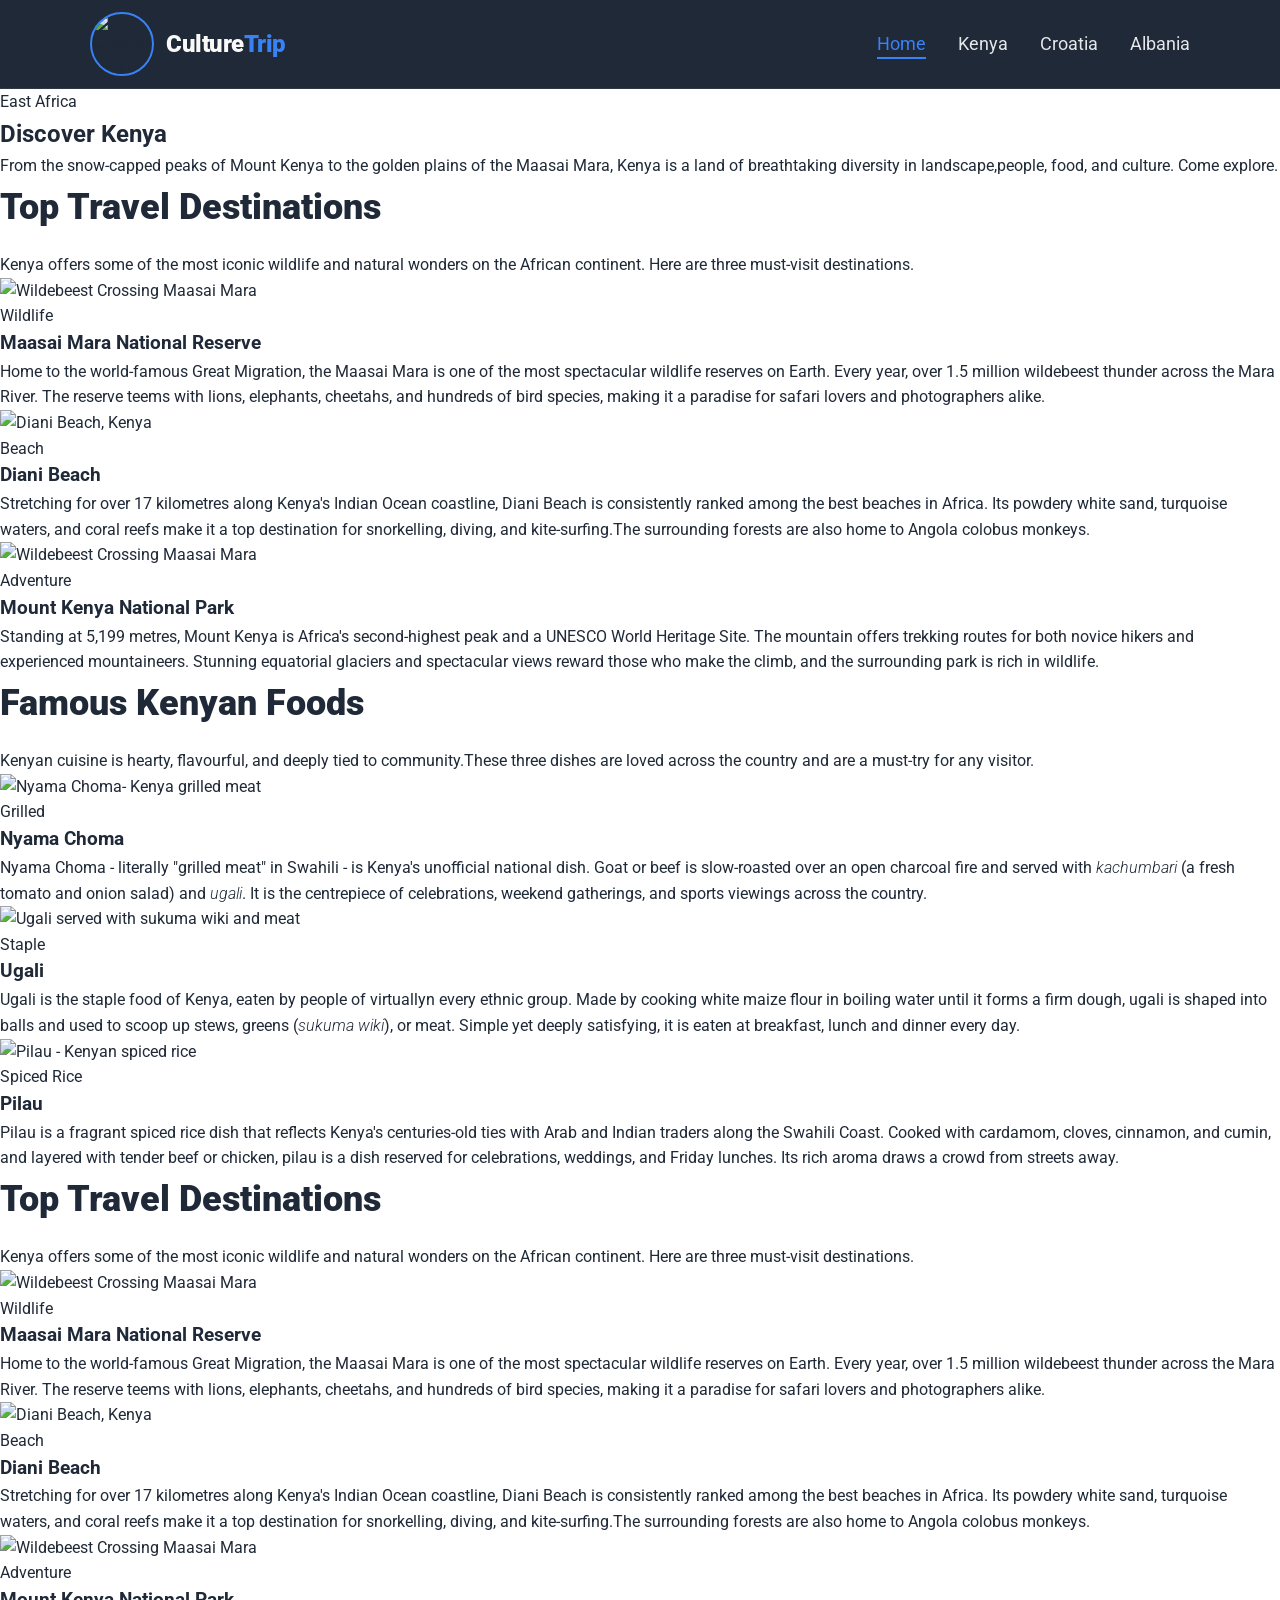
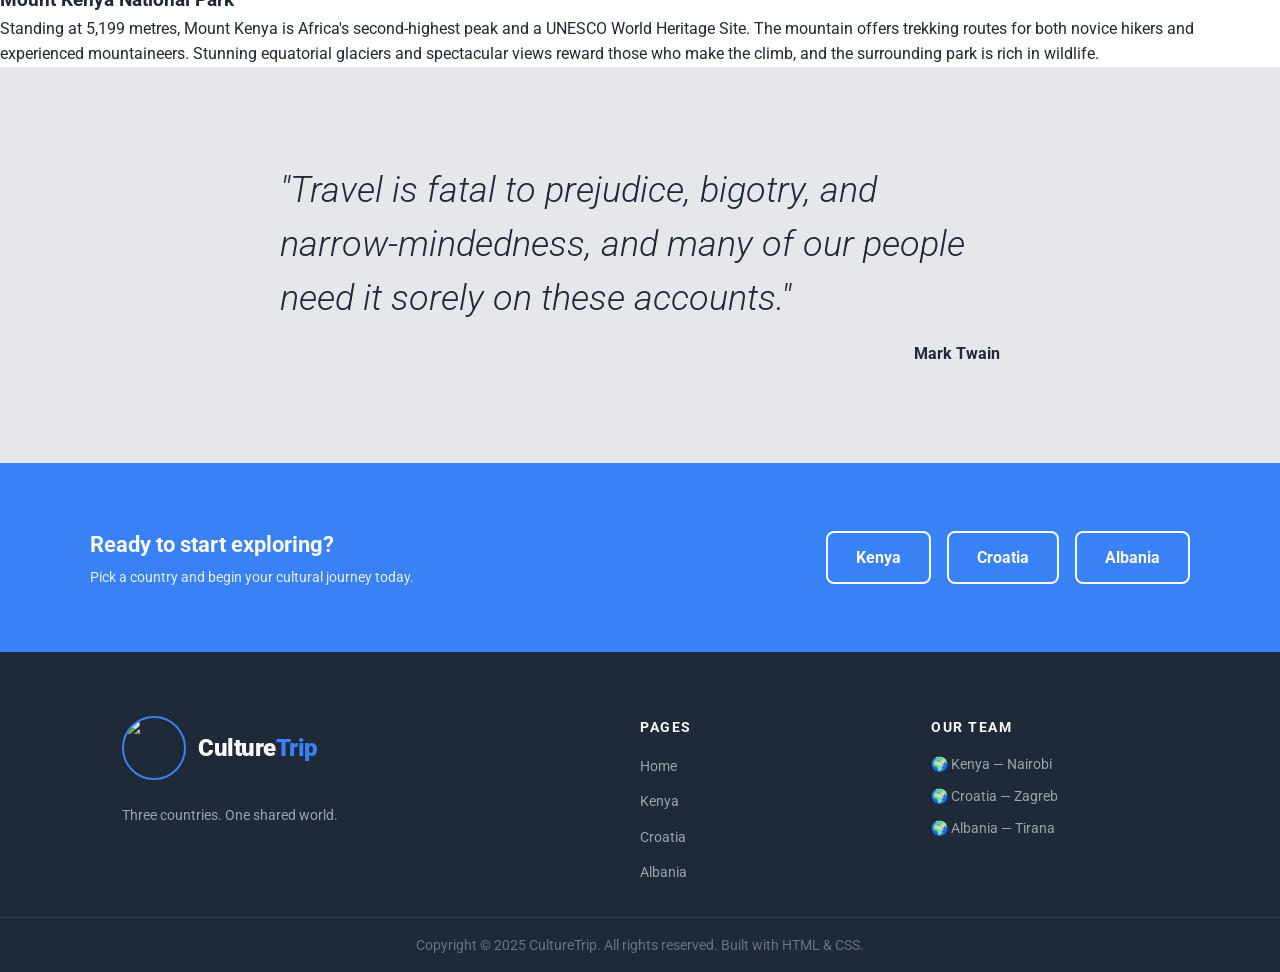
==== Kenya/kenya.html @ 3eaa361a "Laid out the structure and all the necessary content on the Kenya page, added the downloaded Roboto " ====
<!DOCTYPE html>
<html lang="en">
    <head>
        <meta charset="UTF-8">
        <meta name="viewport" content="width=device-width, initial-scale=1.0">
        <title>Kenya - CultureTrip</title>
        <link rel="stylesheet" href="../style/main.css"/>
    </head>
    <body>
        <header class="header">
            <nav class="nav">
                <a href="index.html" class="logo-link">
                    <img  
                    src="https://fv5-3.files.fm/thumb_show.php?i=fm3wueypa3&view&v=1&PHPSESSID=87430cd6178df5c95ac52cfaa7c8d4dec4409ffa"
                    alt="CultureTrip logo"
                    class="logo-image"
                    />
                    <span class="logo-name">Culture<span        class="logo-name-accent">Trip</span></span>
                </a>

                <ul class="nav-list">
                    <li class="nav-item"><a href="index.html" class="nav-link active">Home</a></li>
                    <li class="nav-item"><a href="kenya.html" class="nav-link">Kenya</a></li>
                    <li class="nav-item"><a href="croatia.html" class="nav-link">Croatia</a></li>
                    <li class="nav-item"><a href="albania.html" class="nav-link">Albania</a></li>
                </ul>
            </nav>
        </header>
        <main>
            <section class="page-hero">
                <p class="page-hero-label">East Africa</p>
                <h1 class="page-hero-title">Discover Kenya</h1>
                <p class="page-hero-description">
                     From the snow-capped peaks of Mount Kenya to the golden plains of the Maasai Mara, Kenya is a land of breathtaking diversity in landscape,people, food, and culture. Come explore.
                </p>
            </section>
            <section class="content-section" id="destinations">
                <h2 class="section-title">Top Travel Destinations</h2>
                <p class="content-section-subtitle">
                    Kenya offers some of the most iconic wildlife and natural wonders on the African continent. Here are three must-visit destinations.
                </p>
                <div class="feature-grid">
                    <article class="feature-card">
                        <img 
                          src="maasai mara link"
                          alt="Wildebeest Crossing Maasai Mara"
                          class="feature-card-image"
                        />
                        <div class="feature-card-body">
                            <span class="feature-tag">Wildlife</span>
                            <h3 class="feature-card-title">Maasai Mara National Reserve</h3>
                            <p class="feature-card-text">
                                Home to the world-famous Great Migration, the Maasai Mara is one of the most spectacular wildlife reserves on Earth. Every year, over 1.5 million wildebeest thunder across the Mara River. The reserve teems with lions, elephants, cheetahs, and hundreds of bird species, making it a paradise for safari lovers and photographers alike.
                            </p>
                        </div>
                    </article>
                    <article class="feature-card">
                        <img 
                          src="diani link"
                          alt="Diani Beach, Kenya"
                          class="feature-card-image"
                        />
                        <div class="feature-card-body">
                            <span class="feature-tag">Beach</span>
                            <h3 class="feature-card-title">Diani Beach</h3>
                            <p class="feature-card-text">
                                Stretching for over 17 kilometres along Kenya's Indian Ocean coastline, Diani Beach is consistently ranked among the best beaches in Africa. Its powdery white sand, turquoise waters, and coral reefs make it a top destination for snorkelling, diving, and kite-surfing.The surrounding forests are also home to Angola colobus monkeys.
                            </p>
                        </div>
                    </article>
                    <article class="feature-card">
                        <img 
                          src="Mount Kenya link"
                          alt="Wildebeest Crossing Maasai Mara"
                          class="feature-card-image"
                        />
                        <div class="feature-card-body">
                            <span class="feature-tag">Adventure</span>
                            <h3 class="feature-card-title">Mount Kenya National Park</h3>
                            <p class="feature-card-text">
                                Standing at 5,199 metres, Mount Kenya is Africa's second-highest peak and a UNESCO World Heritage Site. The mountain offers trekking routes for both novice hikers and experienced mountaineers. Stunning equatorial glaciers and spectacular views reward those who make the climb, and the surrounding park is rich in wildlife.
                            </p>
                        </div>
                    </article>
                </div>
            </section>
            <section class="content-section" id="food">
                <h2 class="section-title">Famous Kenyan Foods</h2>
                <p class="content-section-subtitle">
                    Kenyan cuisine is hearty, flavourful, and deeply tied to community.These three dishes are loved across the country and are a must-try for any visitor.
                </p>
                <div class="feature-grid">
                    <article class="feature-card">
                        <img 
                          src="nyama choma link"
                          alt="Nyama Choma- Kenya grilled meat"
                          class="feature-card-image"
                        />
                        <div class="feature-card-body">
                            <span class="feature-tag">Grilled</span>
                            <h3 class="feature-card-title">Nyama Choma</h3>
                            <p class="feature-card-text">
                                Nyama Choma - literally "grilled meat" in Swahili - is Kenya's unofficial national dish. Goat or beef is slow-roasted over an open charcoal fire and served with <em>kachumbari</em> (a fresh tomato and onion salad) and <em>ugali</em>. It is the centrepiece of celebrations, weekend gatherings, and sports viewings across the country.
                            </p>
                        </div>
                    </article>
                    <article class="feature-card">
                        <img 
                          src="ugali link"
                          alt="Ugali served with sukuma wiki and meat"
                          class="feature-card-image"
                        />
                        <div class="feature-card-body">
                            <span class="feature-tag">Staple</span>
                            <h3 class="feature-card-title">Ugali</h3>
                            <p class="feature-card-text">
                                Ugali is the staple food of Kenya, eaten by people of virtuallyn every ethnic group. Made by cooking white maize flour in boiling water until it forms a firm dough, ugali is shaped into balls and used to scoop up stews, greens (<em>sukuma wiki</em>), or meat. Simple yet deeply satisfying, it is eaten at breakfast, lunch and dinner every day.
                            </p>
                        </div>
                    </article>
                    <article class="feature-card">
                        <img 
                          src="pilau link"
                          alt="Pilau - Kenyan spiced rice"
                          class="feature-card-image"
                        />
                        <div class="feature-card-body">
                            <span class="feature-tag">Spiced Rice</span>
                            <h3 class="feature-card-title">Pilau</h3>
                            <p class="feature-card-text">
                                Pilau is a fragrant spiced rice dish that reflects Kenya's centuries-old ties with Arab and Indian traders along the Swahili Coast. Cooked with cardamom, cloves, cinnamon, and cumin, and layered with tender beef or chicken, pilau is a dish reserved for celebrations, weddings, and Friday lunches. Its rich aroma draws a crowd from streets away.
                            </p>
                        </div>
                    </article>
                </div>
            </section>
            <section class="content-section" id="destinations">
                <h2 class="section-title">Top Travel Destinations</h2>
                <p class="content-section-subtitle">
                    Kenya offers some of the most iconic wildlife and natural wonders on the African continent. Here are three must-visit destinations.
                </p>
                <div class="feature-grid">
                    <article class="feature-card">
                        <img 
                          src="maasai mara link"
                          alt="Wildebeest Crossing Maasai Mara"
                          class="feature-card-image"
                        />
                        <div class="feature-card-body">
                            <span class="feature-tag">Wildlife</span>
                            <h3 class="feature-card-title">Maasai Mara National Reserve</h3>
                            <p class="feature-card-text">
                                Home to the world-famous Great Migration, the Maasai Mara is one of the most spectacular wildlife reserves on Earth. Every year, over 1.5 million wildebeest thunder across the Mara River. The reserve teems with lions, elephants, cheetahs, and hundreds of bird species, making it a paradise for safari lovers and photographers alike.
                            </p>
                        </div>
                    </article>
                    <article class="feature-card">
                        <img 
                          src="diani link"
                          alt="Diani Beach, Kenya"
                          class="feature-card-image"
                        />
                        <div class="feature-card-body">
                            <span class="feature-tag">Beach</span>
                            <h3 class="feature-card-title">Diani Beach</h3>
                            <p class="feature-card-text">
                                Stretching for over 17 kilometres along Kenya's Indian Ocean coastline, Diani Beach is consistently ranked among the best beaches in Africa. Its powdery white sand, turquoise waters, and coral reefs make it a top destination for snorkelling, diving, and kite-surfing.The surrounding forests are also home to Angola colobus monkeys.
                            </p>
                        </div>
                    </article>
                    <article class="feature-card">
                        <img 
                          src="Mount Kenya link"
                          alt="Wildebeest Crossing Maasai Mara"
                          class="feature-card-image"
                        />
                        <div class="feature-card-body">
                            <span class="feature-tag">Adventure</span>
                            <h3 class="feature-card-title">Mount Kenya National Park</h3>
                            <p class="feature-card-text">
                                Standing at 5,199 metres, Mount Kenya is Africa's second-highest peak and a UNESCO World Heritage Site. The mountain offers trekking routes for both novice hikers and experienced mountaineers. Stunning equatorial glaciers and spectacular views reward those who make the climb, and the surrounding park is rich in wildlife.
                            </p>
                        </div>
                    </article>
                </div>
            </section>
            <section class="quote-section">
                <blockquote class="quote-block">
                    <p class="quote-text">
                        "Travel is fatal to prejudice, bigotry, and narrow-mindedness, and many of our people need it sorely on these accounts."
                    </p>
                    <cite class="quote-author">Mark Twain</cite>
                </blockquote>
            </section>

            <section class="cta-section">
                <div class="cta-content">
                    <div class="cta-text">
                        <h3 class="cta-title">Ready to start exploring?</h3>
                        <p class="cta-subtitle">
                            Pick a country and begin your   cultural journey today.
                        </p>
                    </div>
                    <div class="cta-buttons">
                        <a href="kenya.html" class="button button-outline-light">Kenya</a>
                        <a href="croatia.html" class="button button-outline-light">Croatia</a>
                        <a href="albania.html" class="button button-outline-light">Albania</a>
                    </div>
                </div>
            </section>
        </main>
        <footer class="footer">
            <div class="footer-columns">
                <div class="footer-brand">
                    <a href="index.html" class="logo-link">
                        <img 
                        src="https://fv5-3.files.fm/thumb_show.php?i=fm3wueypa3&view&v=1&PHPSESSID=87430cd6178df5c95ac52cfaa7c8d4dec4409ffa"
                        alt="CultureTrip"
                        class="logo-image"
                        />
                        <span class="logo-name">Culture<span        class="logo-name-accent">Trip</span></span>
                    
                    </a>
                    <p class="footer-tagline">Three countries. One shared world.</p>
                </div>
                <nav class="footer-nav" aria-label="Footer page links">
                    <h4 class="footer-column-title">Pages</h4>
                    <ul class="footer-link-list">
                        <li><a href="index.html" class="footer-link">Home</a></li>
                        <li><a href="kenya.html" class="footer-link">Kenya</a></li>
                        <li><a href="croatia.html" class="footer-link">Croatia</a></li>
                        <li><a href="albania.html" class="footer-link">Albania</a></li>
                    </ul>
                </nav>
                <div class="footer-team">
                    <h4 class="footer-column-title">Our Team</h4>
                    <ul class="footer-team-list">
                        <li>🌍 Kenya — Nairobi</li>
                        <li>🌍 Croatia — Zagreb</li>
                        <li>🌍 Albania — Tirana</li>

                    </ul>
                </div>
            </div>
            <div class="footer-bottom">
                    <p class="footer-copyright">
                        Copyright &copy; 2025 CultureTrip. All rights reserved. Built with HTML & CSS.
                    </p>
            </div>
            
        </footer>
    </body>
</html>
---- style/main.css ----
/*=======================================================
FONTS
These @font-face rules tell the browser where to find the
Roboto font files we downloaded.
They point to the file paths where the fonts are located in
the file structure.
=========================================================*/

@font-face {
  font-family: 'Roboto';
  src: url('../Fonts/static/Roboto-Light.ttf') format('truetype');
  font-weight: 300;
  font-style: normal;
}

@font-face {
  font-family: 'Roboto';
  src: url('../Fonts/static/Roboto-LightItalic.ttf') format('truetype');
  font-weight: 300;
  font-style: italic;
}

@font-face {
  font-family: 'Roboto';
  src: url('../Fonts/static/Roboto-Regular.ttf') format('truetype');
  font-weight: 400;
  font-style: normal;
}

@font-face {
  font-family: 'Roboto';
  src: url('../Fonts/static/Roboto-Bold.ttf') format('truetype');
  font-weight: 700;
  font-style: normal;
}

@font-face {
  font-family: 'Roboto';
  src: url('../Fonts/static/Roboto-Black.ttf') format('truetype');
  font-weight: 900;
  font-style: normal;
}

/* =======================================================
Putting the main colors, fonts and sizes on the root so that 
they can be used accross all pages of the website.
==========================================================*/

:root {
 
  --dark:           #1F2937;   
  --light:          #F9FAF8;   
  --grey:           #E5E7EB;   
  --blue:           #3882F6;   
  --blue-hover:     #2563EB;   
  --body-bg:        #ffffff;   
  --text-main:      #1F2937;   
  --text-muted:     #6B7280;   
  --border-colour:  #D1D5DB;   

  /* --- Font sizes (to be used according to the instructions) --- */
  --size-hero:      48px;   
  --size-logo:      24px;   
  --size-nav:       18px;   
  --size-heading:   36px;   
  --size-body:      16px;   
  --size-small:     14px;   

  /* ---- Spacing ---- */
  --gap-sm:   16px;
  --gap-md:   32px;
  --gap-lg:   64px;
  --gap-xl:   96px;

  /* ---- Layout ---- */
  --page-width: 1100px;   
  --radius:     8px;     
  --radius-lg:  12px;     

}


/* ============================================================
   RESET
   Removes default browser spacing and sizing quirks.
   ============================================================ */
*,
*::before,
*::after {
  box-sizing: border-box;
  margin: 0;
  padding: 0;
}

html {
  scroll-behavior: smooth;
}

body {
  font-family: 'Roboto', sans-serif;
  font-size: var(--size-body);
  color: var(--text-main);
  background-color: var(--body-bg);
  line-height: 1.6;
}

img {
  display: block;
  max-width: 100%;
  height: auto;
}

a {
  text-decoration: none;
  color: inherit;
}

ul {
  list-style: none;
}


/* ============================================================
   LOGO IMAGE
   Circular logo that sits in the header and footer perfectly.
   ============================================================ */
.logo-link {
  display: flex;
  align-items: center;
  gap: 12px;
  text-decoration: none;
}

.logo-image {
  width: 64px;
  height: 64px;
  object-fit: cover;
  border-radius: 50%;           
  border: 2px solid var(--blue);
  flex-shrink: 0;
}


.logo-name {
  font-size: var(--size-logo);   
  font-weight: 900;
  color: var(--light);           
  letter-spacing: -0.5px;
  line-height: 1;
}

.logo-name-accent {
  color: var(--blue);
}



/* ============================================================
   HEADER
   Sticky top bar with logo and nav links.
   ============================================================ */
.header {
  background-color: var(--dark);
  padding: 12px var(--gap-md);
  position: sticky;
  top: 0;
  z-index: 100;
  border-bottom: 1px solid rgba(255, 255, 255, 0.07);
}

.nav {
  max-width: var(--page-width);
  margin: 0 auto;
  display: flex;
  align-items: center;
  justify-content: space-between;
}

.nav-list {
  display: flex;
  gap: var(--gap-md);
  list-style: none;
  margin: 0;
  padding: 0;
  
}
.nav-item {
    margin: 0;

}

.nav-link {
  font-size: var(--size-nav);
  color: var(--grey);
  font-weight: 400;
  padding-bottom: 3px;
  border-bottom: 2px solid transparent;
  transition: color 0.2s ease, border-color 0.2s ease;
}

.nav-link:hover {
  color: var(--light);
}

.nav-link.active {
  color: var(--blue);
  border-bottom-color: var(--blue);
}


/* ============================================================
   BUTTONS 
   ============================================================ */
.button {
  display: inline-block;
  font-size: var(--size-body);
  font-weight: 700;
  padding: 12px 28px;
  border-radius: var(--radius);
  transition: background-color 0.2s ease, color 0.2s ease, transform 0.15s ease;
  cursor: pointer;
}

.button-primary {
  background-color: var(--blue);
  color: var(--light);
  border: 2px solid var(--blue);
}

.button-primary:hover {
  background-color: var(--blue-hover);
  border-color: var(--blue-hover);
  transform: translateY(-2px);
}

.button-outline-light {
  background-color: transparent;
  color: var(--light);
  border: 2px solid var(--light);
}

.button-outline-light:hover {
  background-color: var(--light);
  color: var(--dark);
}

.button-outline-dark {
  background-color: transparent;
  color: var(--blue);
  border: 2px solid var(--blue);
}

.button-outline-dark:hover {
  background-color: var(--blue);
  color: var(--light);
}


/* ============================================================
   HERO SECTION
   ============================================================ */
.hero {
  background-color: var(--dark);
  padding: var(--gap-xl) var(--gap-md);
}

.hero-content {
  max-width: var(--page-width);
  margin: 0 auto;
  display: flex;
  align-items: center;
  gap: var(--gap-lg);
}

.hero-text {
  flex: 1;
}

.hero-label {
  font-size: var(--size-small);
  font-weight: 700;
  text-transform: uppercase;
  letter-spacing: 2px;
  color: var(--blue);
  margin-bottom: var(--gap-sm);
}

/* 48px extra-bold #F9FAF8 — According to the instructions */
.hero-title {
  font-size: var(--size-hero);
  font-weight: 900;
  color: var(--light);
  line-height: 1.12;
  margin-bottom: var(--gap-sm);
}

.hero-description {
  font-size: var(--size-nav);
  color: var(--grey);
  max-width: 500px;
  line-height: 1.7;
  margin-bottom: var(--gap-md);
}

.hero-buttons {
  display: flex;
  gap: var(--gap-sm);
  flex-wrap: wrap;
}

.hero-image-wrap {
  flex: 1;
  max-width: 480px;
}

.hero-image {
  width: 100%;
  height: 300px;
  object-fit: cover;
  border-radius: var(--radius-lg);
}


/* ============================================================
   ABOUT SECTION
   ============================================================ */
.about-section {
  background-color: #F9FAFB;
  padding: var(--gap-lg) var(--gap-md);
  text-align: center;
}

.about-content {
  max-width: 720px;
  margin: 0 auto;
}

/* 36px extra-bold #1F2937 — according to the instructions */
.section-title {
  font-size: var(--size-heading);
  font-weight: 800;
  color: var(--dark);
  margin-bottom: var(--gap-sm);
}

.about-text {
  font-size: var(--size-nav);
  color: var(--text-muted);
  line-height: 1.8;
}


/* ============================================================
   COUNTRIES SECTION
   ============================================================ */
.countries-section {
  padding: var(--gap-xl) var(--gap-md);
  background-color: var(--body-bg);
}

.countries-heading {
  max-width: var(--page-width);
  margin: 0 auto var(--gap-lg);
  text-align: center;
}

.countries-subtitle {
  font-size: var(--size-nav);
  color: var(--text-muted);
  max-width: 560px;
  margin: 10px auto 0;
}

.countries-grid {
  max-width: var(--page-width);
  margin: 0 auto;
  display: grid;
  grid-template-columns: repeat(3, 1fr);
  gap: var(--gap-md);
}

/* ----- Country Card ----- */
.country-card {
  border: 1px solid var(--border-colour);
  border-radius: var(--radius-lg);
  overflow: hidden;
  background-color: var(--body-bg);
  display: flex;
  flex-direction: column;
  transition: transform 0.25s ease, box-shadow 0.25s ease;
}

.country-card:hover {
  transform: translateY(-6px);
  box-shadow: 0 16px 40px rgba(0, 0, 0, 0.1);
}

.card-image-wrap {
  position: relative;
  height: 220px;
  overflow: hidden;
}

.card-image {
  width: 100%;
  height: 100%;
  object-fit: cover;
  transition: transform 0.4s ease;
}

.country-card:hover .card-image {
  transform: scale(1.04);
}

.card-flag {
  position: absolute;
  bottom: 12px;
  right: 12px;
  font-size: 24px;
  background-color: rgba(255, 255, 255, 0.9);
  width: 44px;
  height: 44px;
  border-radius: 50%;
  display: flex;
  align-items: center;
  justify-content: center;
  box-shadow: 0 2px 8px rgba(0, 0, 0, 0.2);
}

.card-body {
  padding: 20px;
  flex: 1;
  display: flex;
  flex-direction: column;
  gap: 10px;
}

.card-meta {
  display: flex;
  align-items: center;
  justify-content: space-between;
}

.card-region-tag {
  font-size: 11px;
  font-weight: 700;
  text-transform: uppercase;
  letter-spacing: 1px;
  background-color: var(--blue);
  color: #ffffff;
  padding: 3px 10px;
  border-radius: 20px;
}

.card-capital {
  font-size: var(--size-small);
  color: var(--text-muted);
}

.card-title {
  font-size: 22px;
  font-weight: 800;
  color: var(--dark);
}

.card-description {
  font-size: var(--size-small);
  color: #4B5563;
  line-height: 1.7;
  flex: 1;
}

.card-highlights {
  display: flex;
  flex-direction: column;
  gap: 5px;
  list-style: none;
}

.card-highlights li {
  font-size: var(--size-small);
  color: var(--text-muted);
}


/* ============================================================
   STATS SECTION
   ============================================================ */
.stats-section {
  background-color: var(--dark);
  padding: var(--gap-lg) var(--gap-md);
}

.stats-row {
  max-width: var(--page-width);
  margin: 0 auto;
  display: flex;
  align-items: center;
  justify-content: center;
  gap: var(--gap-md);
  flex-wrap: wrap;
}

.stat-box {
  display: flex;
  flex-direction: column;
  align-items: center;
  gap: 6px;
  min-width: 140px;
}

.stat-number {
  font-size: 56px;
  font-weight: 900;
  color: var(--blue);
  line-height: 1;
}

.stat-label {
  font-size: var(--size-small);
  color: var(--grey);
  text-transform: uppercase;
  letter-spacing: 1px;
  text-align: center;
}

.stat-divider {
  width: 1px;
  height: 60px;
  background-color: rgba(255, 255, 255, 0.12);
}

/* ============================================================
   QUOTE SECTION
   ============================================================ */
.quote-section {
  background-color: var(--grey);
  padding: var(--gap-xl) var(--gap-md);
}

.quote-block {
  max-width: 720px;
  margin: 0 auto;
}

.quote-text {
  font-size: var(--size-heading);
  font-weight: 300;
  font-style: italic;
  color: var(--dark);
  line-height: 1.5;
  margin-bottom: var(--gap-sm);
}

.quote-author {
  display: block;
  font-size: var(--size-body);
  font-style: normal;
  font-weight: 700;
  color: var(--dark);
  text-align: right;
}


/* ============================================================
   CALL TO ACTION SECTION
   ============================================================ */
.cta-section {
  background-color: var(--blue);
  padding: var(--gap-lg) var(--gap-md);
}

.cta-content {
  max-width: var(--page-width);
  margin: 0 auto;
  display: flex;
  align-items: center;
  justify-content: space-between;
  gap: var(--gap-md);
  flex-wrap: wrap;
}

.cta-title {
  font-size: 22px;
  font-weight: 700;
  color: var(--light);
  margin-bottom: 4px;
}

.cta-subtitle {
  font-size: var(--size-small);
  color: var(--light);
  opacity: 0.9;
}

.cta-buttons {
  display: flex;
  gap: var(--gap-sm);
  flex-wrap: wrap;
}


/* ============================================================
   FOOTER
   ============================================================ */
.footer {
  background-color: var(--dark);
}

.footer-columns {
  max-width: var(--page-width);
  margin: 0 auto;
  padding: var(--gap-lg) var(--gap-md) var(--gap-md);
  display: grid;
  grid-template-columns: 2fr 1fr 1fr;
  gap: var(--gap-lg);
  align-items: start;
}


.footer-brand {
  display: flex;
  flex-direction: column;
  gap: var(--gap-sm);
}

.footer-tagline {
  font-size: var(--size-small);
  color: #9CA3AF;
  max-width: 280px;
  line-height: 1.6;
  margin-top: 8px;
}

.footer-column-title {
  font-size: var(--size-small);
  font-weight: 700;
  text-transform: uppercase;
  letter-spacing: 1.5px;
  color: var(--light);
  margin-bottom: 14px;
}

.footer-link-list {
  display: flex;
  flex-direction: column;
  gap: 10px;
  list-style: none;
}

.footer-link {
  font-size: var(--size-small);
  color: #9CA3AF;
  transition: color 0.2s ease;
}

.footer-link:hover {
  color: var(--blue);
}

.footer-team-list {
  display: flex;
  flex-direction: column;
  gap: 10px;
  list-style: none;
}

.footer-team-list li {
  font-size: var(--size-small);
  color: #9CA3AF;
}

.footer-bottom {
  border-top: 1px solid rgba(255, 255, 255, 0.08);
  padding: var(--gap-sm) var(--gap-md);
  text-align: center;
}

.footer-copyright {
  font-size: var(--size-small);
  color: #6B7280;
}





/* ============================================================
   RESPONSIVENESS
   ============================================================ */

/*TABLET (screens up to 900px wide) */

@media (max-width: 900px) {
  .countries-grid,
  .feature-grid {
    grid-template-columns: 1fr 1fr;
  }

  .footer-columns {
    grid-template-columns: 1fr 1fr;
  }

  .footer-brand {
    grid-column: 1 / -1;
  }

  .stat-divider {
    display: none;
  }
}


/* MOBILE (screens up to 650px wide) */

@media (max-width: 650px) {

  :root {
    --size-hero:    32px;
    --size-heading: 24px;
  }

  .hero-content {
    flex-direction: column;
  }

  .hero-image-wrap {
    max-width: 100%;
    width: 100%;
  }

  .countries-grid,
  .feature-grid {
    grid-template-columns: 1fr;
  }

  .cta-content {
    flex-direction: column;
    text-align: center;
  }

  .cta-buttons {
    justify-content: center;
  }

  .footer-columns {
    grid-template-columns: 1fr;
    gap: var(--gap-md);
  }

  
  .quote-text {
    font-size: 20px;
  }

  .stats-row {
    flex-direction: column;
    gap: var(--gap-md);
  }
}

/* VERY SMALL MOBILE (screens up to 480px wide) */
@media (max-width: 480px) {
  .nav-list,
  .nav-links {
    display: none;
  }

  .nav {
    justify-content: center;
  }
}
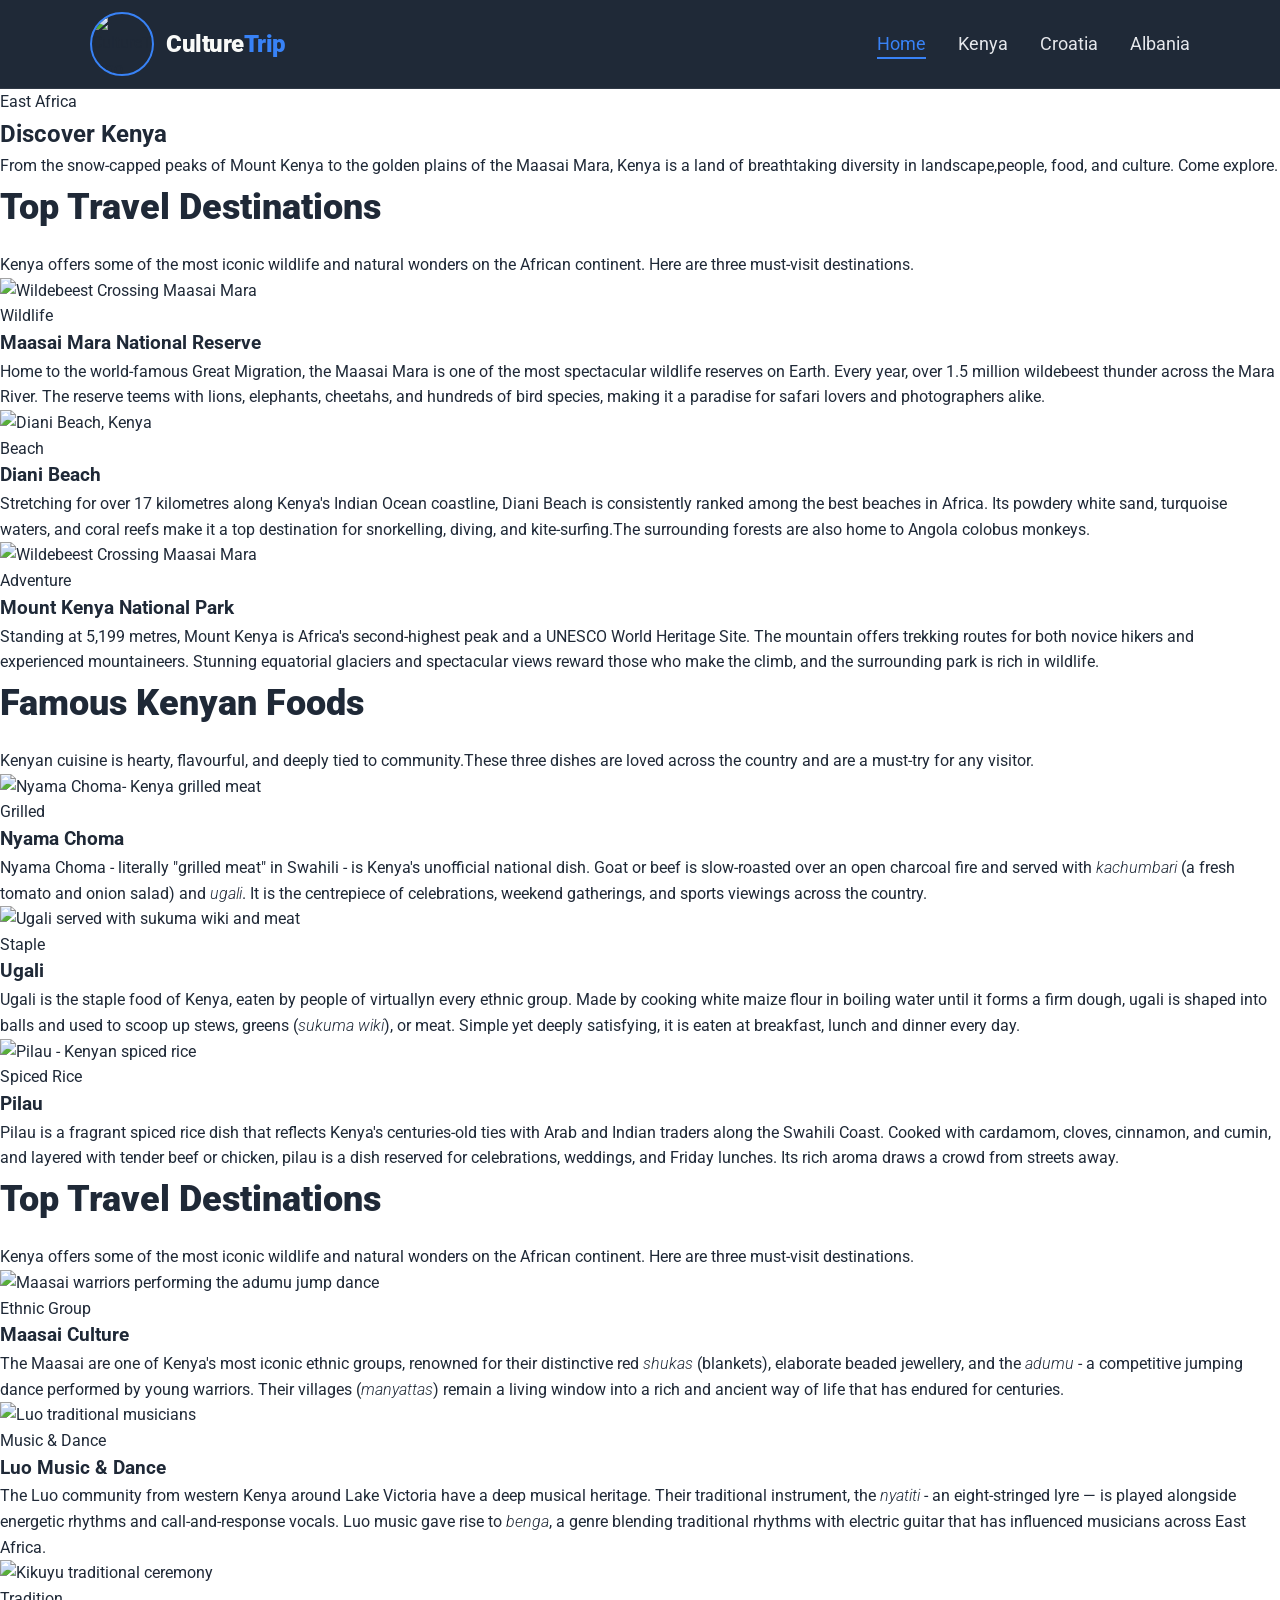
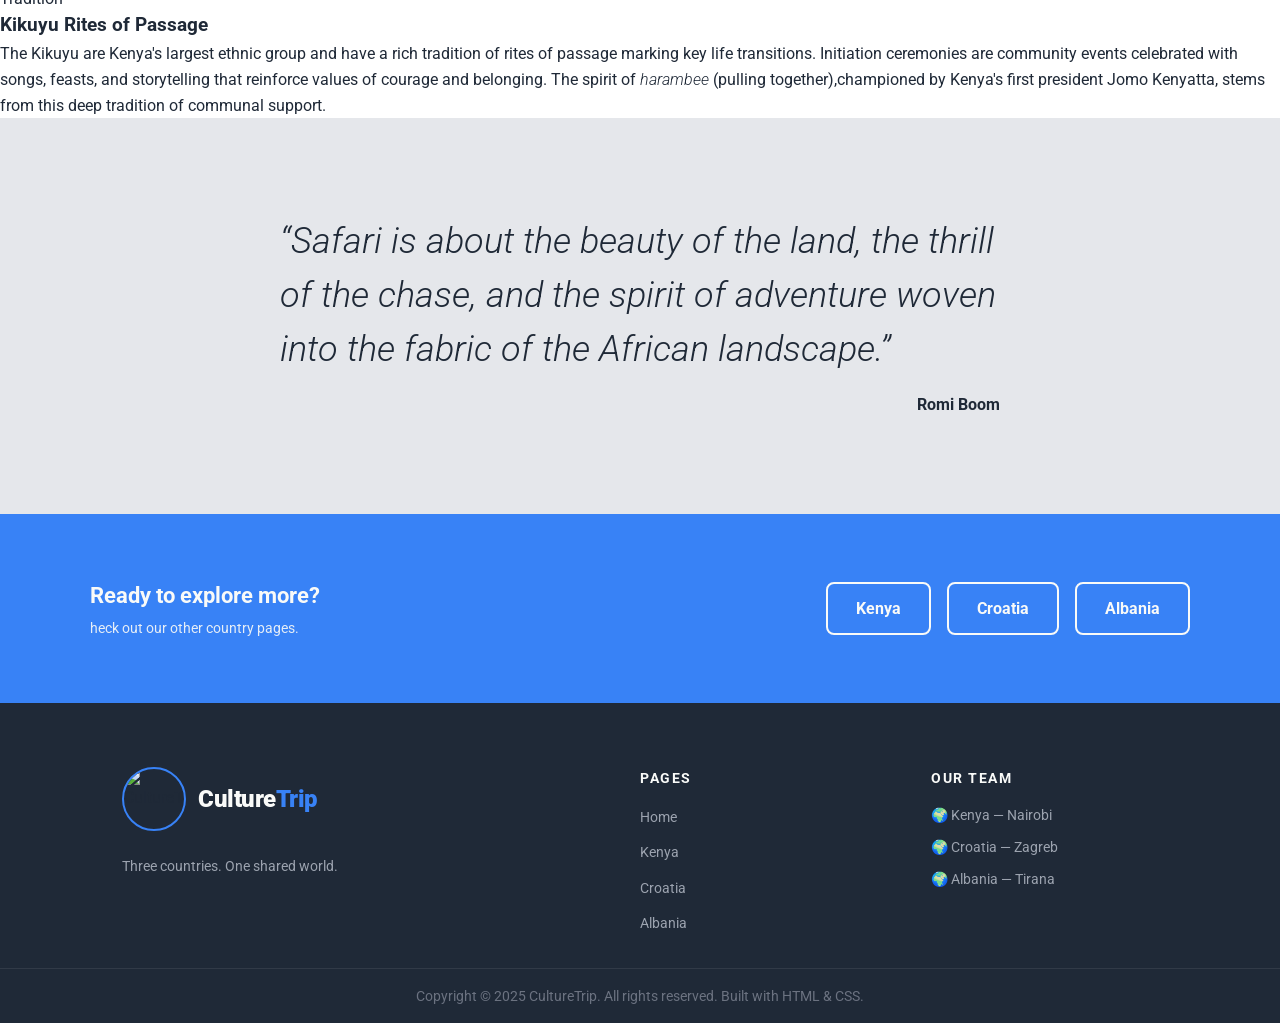
==== commit 3c7771fa: "Worked on the whole structure of the kenya page and cross checking everything" ====
--- a/Kenya/kenya.html
+++ b/Kenya/kenya.html
@@ -9,7 +9,7 @@
     <body>
         <header class="header">
             <nav class="nav">
-                <a href="index.html" class="logo-link">
+                <a href="../index.html" class="logo-link">
                     <img  
                     src="https://fv5-3.files.fm/thumb_show.php?i=fm3wueypa3&view&v=1&PHPSESSID=87430cd6178df5c95ac52cfaa7c8d4dec4409ffa"
                     alt="CultureTrip logo"
@@ -19,7 +19,7 @@
                 </a>
 
                 <ul class="nav-list">
-                    <li class="nav-item"><a href="index.html" class="nav-link active">Home</a></li>
+                    <li class="nav-item"><a href="../index.html" class="nav-link active">Home</a></li>
                     <li class="nav-item"><a href="kenya.html" class="nav-link">Kenya</a></li>
                     <li class="nav-item"><a href="croatia.html" class="nav-link">Croatia</a></li>
                     <li class="nav-item"><a href="albania.html" class="nav-link">Albania</a></li>
@@ -142,43 +142,43 @@
                 <div class="feature-grid">
                     <article class="feature-card">
                         <img 
-                          src="maasai mara link"
-                          alt="Wildebeest Crossing Maasai Mara"
-                          class="feature-card-image"
-                        />
-                        <div class="feature-card-body">
-                            <span class="feature-tag">Wildlife</span>
-                            <h3 class="feature-card-title">Maasai Mara National Reserve</h3>
-                            <p class="feature-card-text">
-                                Home to the world-famous Great Migration, the Maasai Mara is one of the most spectacular wildlife reserves on Earth. Every year, over 1.5 million wildebeest thunder across the Mara River. The reserve teems with lions, elephants, cheetahs, and hundreds of bird species, making it a paradise for safari lovers and photographers alike.
-                            </p>
-                        </div>
-                    </article>
-                    <article class="feature-card">
-                        <img 
-                          src="diani link"
-                          alt="Diani Beach, Kenya"
-                          class="feature-card-image"
-                        />
-                        <div class="feature-card-body">
-                            <span class="feature-tag">Beach</span>
-                            <h3 class="feature-card-title">Diani Beach</h3>
-                            <p class="feature-card-text">
-                                Stretching for over 17 kilometres along Kenya's Indian Ocean coastline, Diani Beach is consistently ranked among the best beaches in Africa. Its powdery white sand, turquoise waters, and coral reefs make it a top destination for snorkelling, diving, and kite-surfing.The surrounding forests are also home to Angola colobus monkeys.
-                            </p>
-                        </div>
-                    </article>
-                    <article class="feature-card">
-                        <img 
-                          src="Mount Kenya link"
-                          alt="Wildebeest Crossing Maasai Mara"
-                          class="feature-card-image"
-                        />
-                        <div class="feature-card-body">
-                            <span class="feature-tag">Adventure</span>
-                            <h3 class="feature-card-title">Mount Kenya National Park</h3>
-                            <p class="feature-card-text">
-                                Standing at 5,199 metres, Mount Kenya is Africa's second-highest peak and a UNESCO World Heritage Site. The mountain offers trekking routes for both novice hikers and experienced mountaineers. Stunning equatorial glaciers and spectacular views reward those who make the climb, and the surrounding park is rich in wildlife.
+                          src="maasai link"
+                          alt="Maasai warriors performing the adumu jump dance"
+                          class="feature-card-image"
+                        />
+                        <div class="feature-card-body">
+                            <span class="feature-tag">Ethnic Group</span>
+                            <h3 class="feature-card-title">Maasai Culture</h3>
+                            <p class="feature-card-text">
+                                The Maasai are one of Kenya's most iconic ethnic groups, renowned for their distinctive red <em>shukas</em> (blankets), elaborate beaded jewellery, and the <em>adumu</em> - a competitive jumping dance performed by young warriors. Their villages (<em>manyattas</em>) remain a living window into a rich and ancient way of life that has endured for centuries.
+                            </p>
+                        </div>
+                    </article>
+                    <article class="feature-card">
+                        <img 
+                          src="luo link"
+                          alt="Luo traditional musicians"
+                          class="feature-card-image"
+                        />
+                        <div class="feature-card-body">
+                            <span class="feature-tag">Music & Dance</span>
+                            <h3 class="feature-card-title">Luo Music & Dance</h3>
+                            <p class="feature-card-text">
+                                The Luo community from western Kenya around Lake Victoria have a deep musical heritage. Their traditional instrument, the <em>nyatiti</em> - an eight-stringed lyre — is played alongside energetic rhythms and call-and-response vocals. Luo music gave rise to <em>benga</em>, a genre blending traditional rhythms with electric guitar that has influenced musicians across East Africa.
+                            </p>
+                        </div>
+                    </article>
+                    <article class="feature-card">
+                        <img 
+                          src="Kikuyu link"
+                          alt="Kikuyu traditional ceremony"
+                          class="feature-card-image"
+                        />
+                        <div class="feature-card-body">
+                            <span class="feature-tag">Tradition</span>
+                            <h3 class="feature-card-title">Kikuyu Rites of Passage</h3>
+                            <p class="feature-card-text">
+                                The Kikuyu are Kenya's largest ethnic group and have a rich tradition of rites of passage marking key life transitions. Initiation ceremonies are community events celebrated with songs, feasts, and storytelling that reinforce values of courage and belonging. The spirit of <em>harambee</em> (pulling together),championed by Kenya's first president Jomo Kenyatta, stems from this deep tradition of communal support.
                             </p>
                         </div>
                     </article>
@@ -187,22 +187,22 @@
             <section class="quote-section">
                 <blockquote class="quote-block">
                     <p class="quote-text">
-                        "Travel is fatal to prejudice, bigotry, and narrow-mindedness, and many of our people need it sorely on these accounts."
+                        “Safari is about the beauty of the land, the thrill of the chase, and the spirit of adventure woven into the fabric of the African landscape.”
                     </p>
-                    <cite class="quote-author">Mark Twain</cite>
+                    <cite class="quote-author">Romi Boom</cite>
                 </blockquote>
             </section>
 
             <section class="cta-section">
                 <div class="cta-content">
                     <div class="cta-text">
-                        <h3 class="cta-title">Ready to start exploring?</h3>
+                        <h3 class="cta-title">Ready to explore more?</h3>
                         <p class="cta-subtitle">
-                            Pick a country and begin your   cultural journey today.
+                            heck out our other country pages.
                         </p>
                     </div>
                     <div class="cta-buttons">
-                        <a href="kenya.html" class="button button-outline-light">Kenya</a>
+                        <a href="./Kenya/kenya.html" class="button button-outline-light">Kenya</a>
                         <a href="croatia.html" class="button button-outline-light">Croatia</a>
                         <a href="albania.html" class="button button-outline-light">Albania</a>
                     </div>
@@ -212,7 +212,7 @@
         <footer class="footer">
             <div class="footer-columns">
                 <div class="footer-brand">
-                    <a href="index.html" class="logo-link">
+                    <a href="../index.html" class="logo-link">
                         <img 
                         src="https://fv5-3.files.fm/thumb_show.php?i=fm3wueypa3&view&v=1&PHPSESSID=87430cd6178df5c95ac52cfaa7c8d4dec4409ffa"
                         alt="CultureTrip"
@@ -226,8 +226,8 @@
                 <nav class="footer-nav" aria-label="Footer page links">
                     <h4 class="footer-column-title">Pages</h4>
                     <ul class="footer-link-list">
-                        <li><a href="index.html" class="footer-link">Home</a></li>
-                        <li><a href="kenya.html" class="footer-link">Kenya</a></li>
+                        <li><a href="../index.html" class="footer-link">Home</a></li>
+                        <li><a href="./Kenya/kenya.html" class="footer-link">Kenya</a></li>
                         <li><a href="croatia.html" class="footer-link">Croatia</a></li>
                         <li><a href="albania.html" class="footer-link">Albania</a></li>
                     </ul>
@@ -238,7 +238,6 @@
                         <li>🌍 Kenya — Nairobi</li>
                         <li>🌍 Croatia — Zagreb</li>
                         <li>🌍 Albania — Tirana</li>
-
                     </ul>
                 </div>
             </div>
@@ -247,7 +246,6 @@
                         Copyright &copy; 2025 CultureTrip. All rights reserved. Built with HTML & CSS.
                     </p>
             </div>
-            
         </footer>
     </body>
 </html>
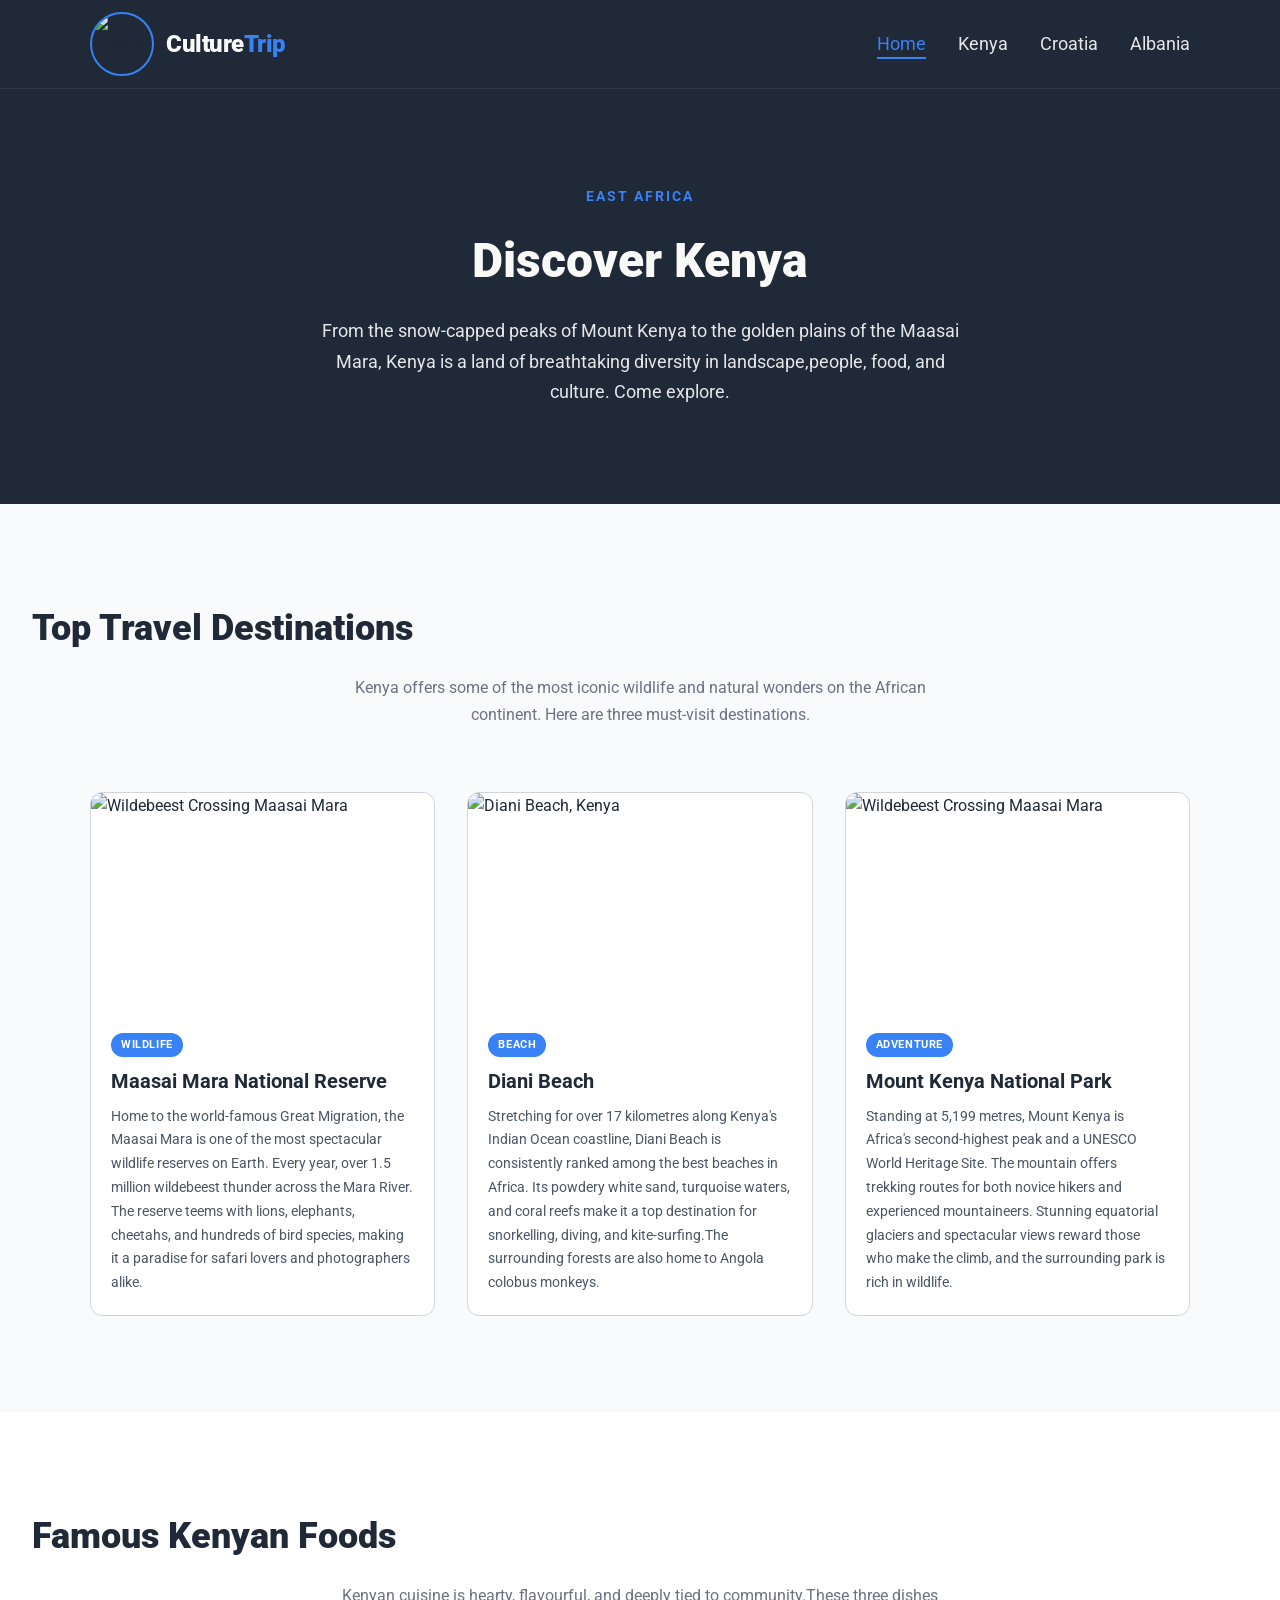
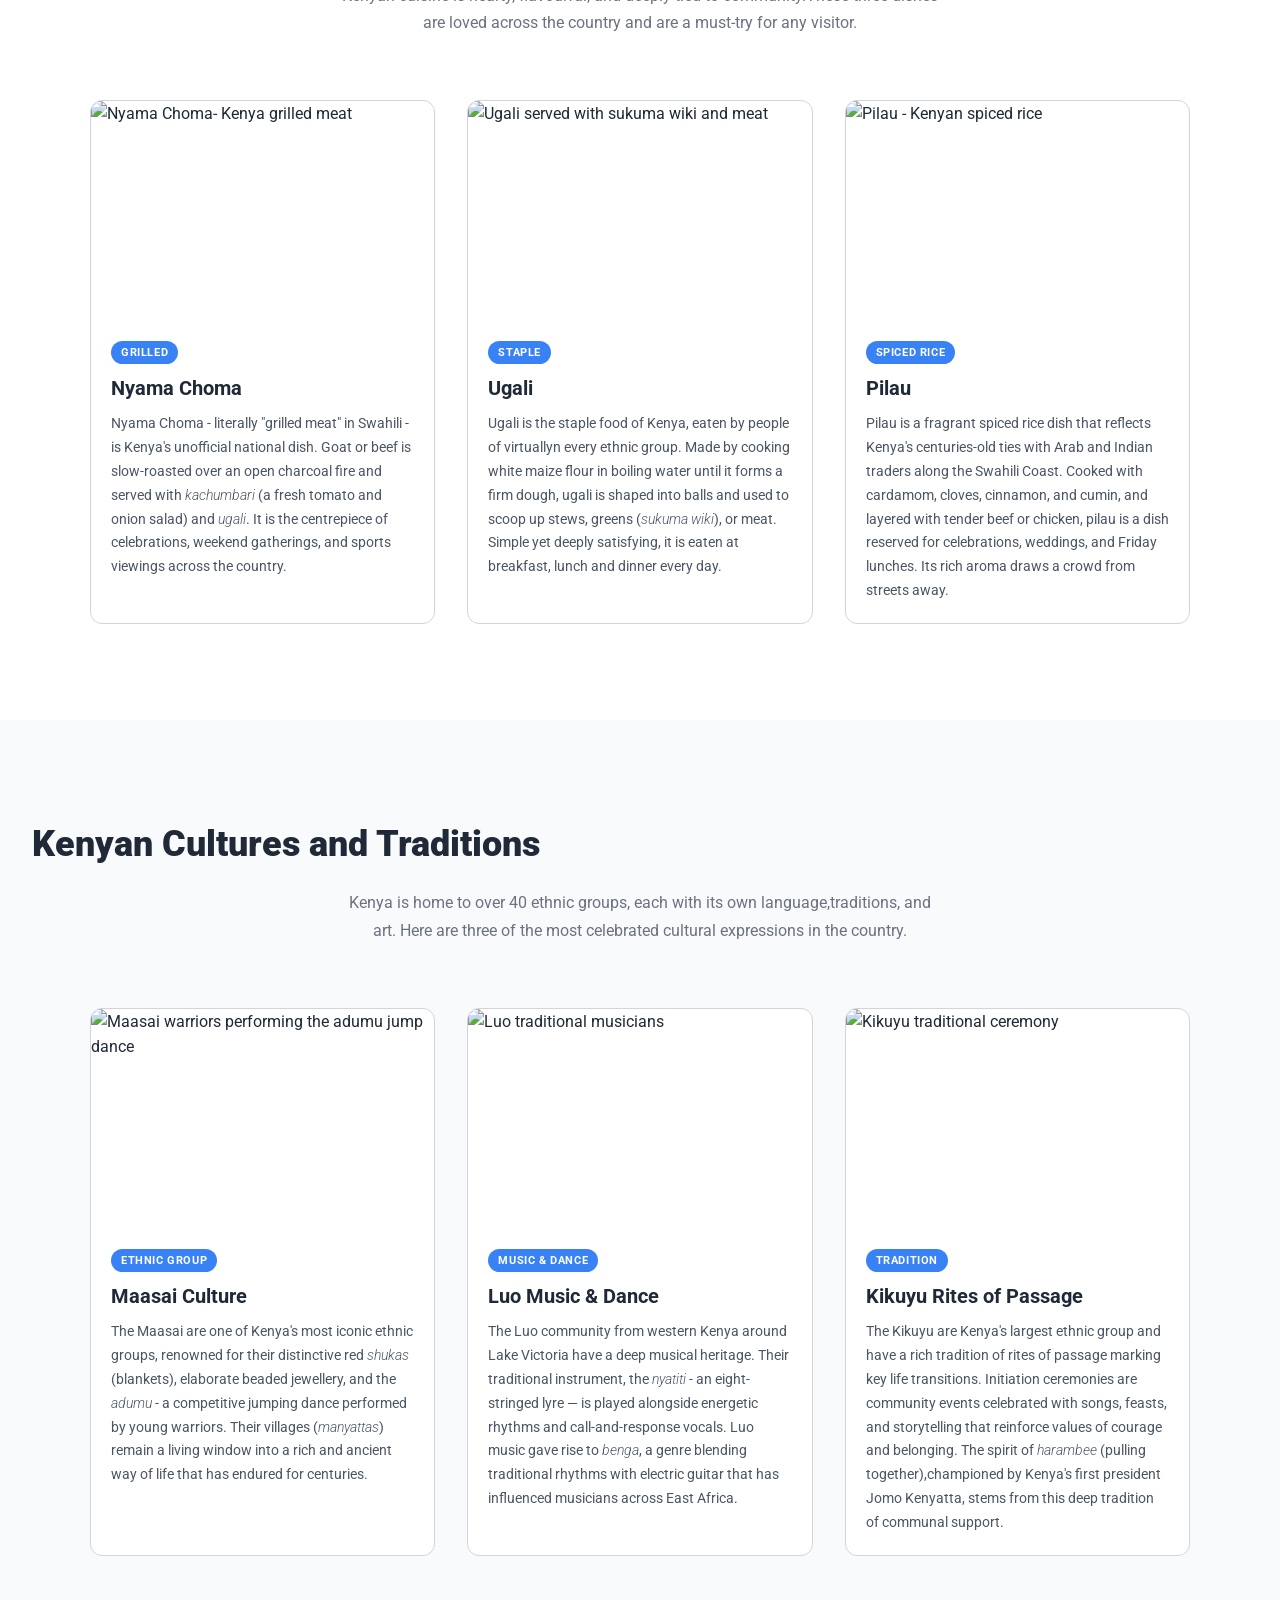
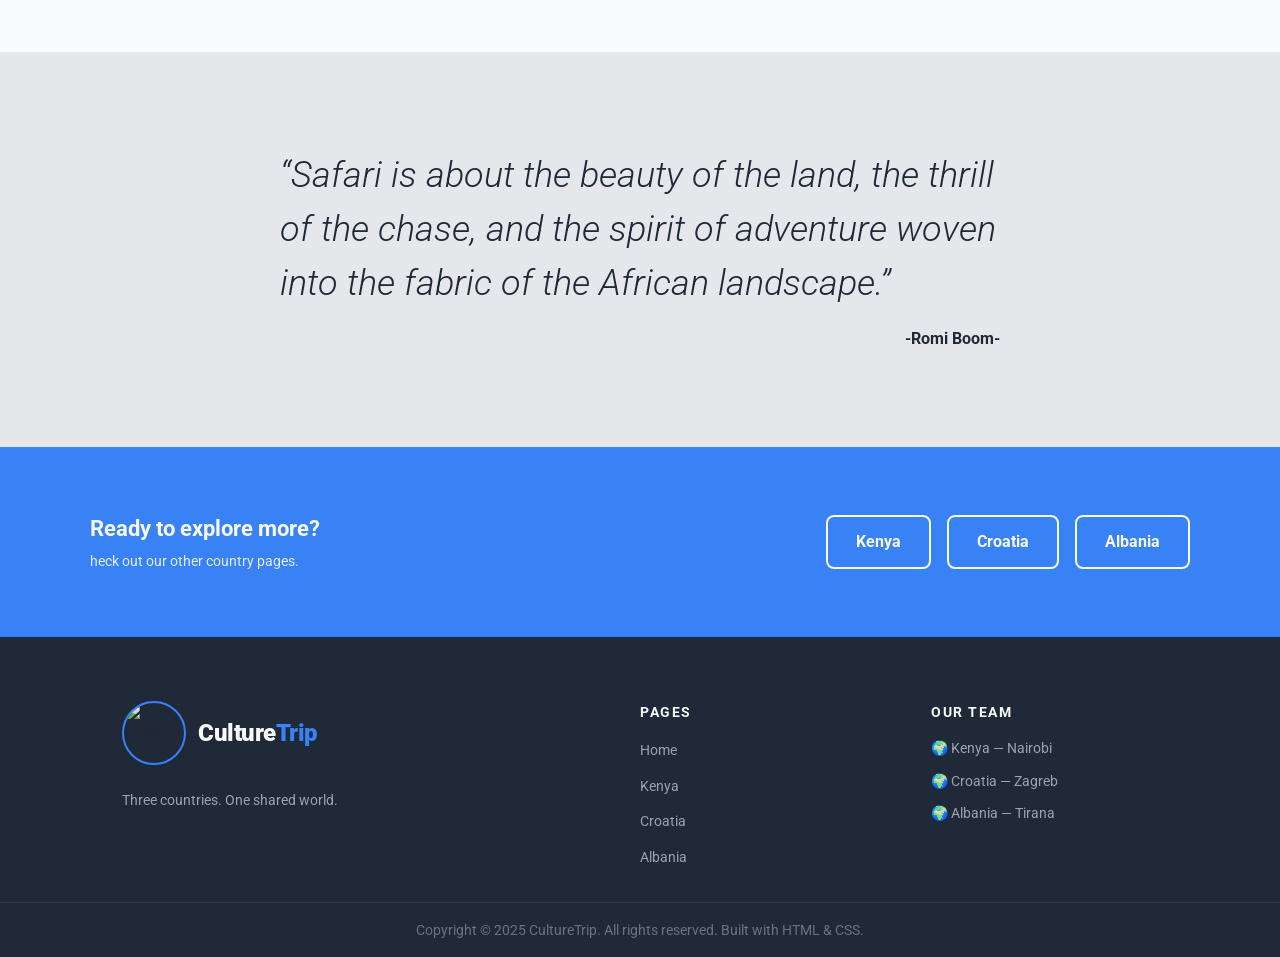
==== commit 265d4d35: "Added all the image links on the kenya page" ====
--- a/Kenya/kenya.html
+++ b/Kenya/kenya.html
@@ -42,7 +42,7 @@
                 <div class="feature-grid">
                     <article class="feature-card">
                         <img 
-                          src="maasai mara link"
+                          src="https://plus.unsplash.com/premium_photo-1661962656908-24102eafa8d4?w=500&auto=format&fit=crop&q=60&ixlib=rb-4.1.0&ixid=M3wxMjA3fDB8MHxzZWFyY2h8MXx8bWFhc2FpJTIwbWFyYXxlbnwwfHwwfHx8MA%3D%3D"
                           alt="Wildebeest Crossing Maasai Mara"
                           class="feature-card-image"
                         />
@@ -56,7 +56,7 @@
                     </article>
                     <article class="feature-card">
                         <img 
-                          src="diani link"
+                          src="https://plus.unsplash.com/premium_photo-1691675469394-f843e044e340?w=500&auto=format&fit=crop&q=60&ixlib=rb-4.1.0&ixid=M3wxMjA3fDB8MHxzZWFyY2h8MXx8ZGlhbmklMjBiZWFjaHxlbnwwfHwwfHx8MA%3D%3D"
                           alt="Diani Beach, Kenya"
                           class="feature-card-image"
                         />
@@ -70,7 +70,7 @@
                     </article>
                     <article class="feature-card">
                         <img 
-                          src="Mount Kenya link"
+                          src="https://images.unsplash.com/photo-1721171260453-00a76bbda91a?w=500&auto=format&fit=crop&q=60&ixlib=rb-4.1.0&ixid=M3wxMjA3fDB8MHxzZWFyY2h8MjB8fG1vdW50JTIwa2VueWF8ZW58MHx8MHx8fDA%3D"
                           alt="Wildebeest Crossing Maasai Mara"
                           class="feature-card-image"
                         />
@@ -92,7 +92,7 @@
                 <div class="feature-grid">
                     <article class="feature-card">
                         <img 
-                          src="nyama choma link"
+                          src="https://static.vecteezy.com/system/resources/previews/059/782/812/non_2x/tanzanian-nyama-choma-grilled-meat-served-with-ugali-and-kachumbari-fresh-tomato-and-onion-salad-placed-on-a-rustic-wooden-platter-with-bright-sunlight-photo.jpeg"
                           alt="Nyama Choma- Kenya grilled meat"
                           class="feature-card-image"
                         />
@@ -106,7 +106,7 @@
                     </article>
                     <article class="feature-card">
                         <img 
-                          src="ugali link"
+                          src="https://upload.wikimedia.org/wikipedia/commons/thumb/4/48/Ugali_%26_Sukuma_Wiki.jpg/250px-Ugali_%26_Sukuma_Wiki.jpg"
                           alt="Ugali served with sukuma wiki and meat"
                           class="feature-card-image"
                         />
@@ -120,7 +120,7 @@
                     </article>
                     <article class="feature-card">
                         <img 
-                          src="pilau link"
+                          src="https://cheflolaskitchen.com/wp-content/uploads/2025/07/East-African-Pilau-Kenyan-pilau.jpg"
                           alt="Pilau - Kenyan spiced rice"
                           class="feature-card-image"
                         />
@@ -134,15 +134,15 @@
                     </article>
                 </div>
             </section>
-            <section class="content-section" id="destinations">
-                <h2 class="section-title">Top Travel Destinations</h2>
+            <section class="content-section" id="culture">
+                <h2 class="section-title">Kenyan Cultures and Traditions</h2>
                 <p class="content-section-subtitle">
-                    Kenya offers some of the most iconic wildlife and natural wonders on the African continent. Here are three must-visit destinations.
+                    Kenya is home to over 40 ethnic groups, each with its own language,traditions, and art. Here are three of the most celebrated cultural expressions in the country.
                 </p>
                 <div class="feature-grid">
                     <article class="feature-card">
                         <img 
-                          src="maasai link"
+                          src="https://images.unsplash.com/photo-1686716804051-30c28572427c?w=500&auto=format&fit=crop&q=60&ixlib=rb-4.1.0&ixid=M3wxMjA3fDB8MHxzZWFyY2h8MjB8fG1hYXNhaSUyMHdhcnJpb3JzfGVufDB8fDB8fHww"
                           alt="Maasai warriors performing the adumu jump dance"
                           class="feature-card-image"
                         />
@@ -156,7 +156,7 @@
                     </article>
                     <article class="feature-card">
                         <img 
-                          src="luo link"
+                          src="https://namibiasafaritours.com/wp-content/uploads/2023/03/Luo-tribe.jpg"
                           alt="Luo traditional musicians"
                           class="feature-card-image"
                         />
@@ -170,7 +170,7 @@
                     </article>
                     <article class="feature-card">
                         <img 
-                          src="Kikuyu link"
+                          src="https://encrypted-tbn0.gstatic.com/images?q=tbn:ANd9GcQ2cdxh6sp9wEBIfjiqxUshVmeKKavWf0iN5A&s"
                           alt="Kikuyu traditional ceremony"
                           class="feature-card-image"
                         />
@@ -189,7 +189,7 @@
                     <p class="quote-text">
                         “Safari is about the beauty of the land, the thrill of the chase, and the spirit of adventure woven into the fabric of the African landscape.”
                     </p>
-                    <cite class="quote-author">Romi Boom</cite>
+                    <cite class="quote-author">-Romi Boom-</cite>
                 </blockquote>
             </section>
 
--- a/style/main.css
+++ b/style/main.css
@@ -1,7 +1,7 @@
 /*=======================================================
 FONTS
 These @font-face rules tell the browser where to find the
-Roboto font files we downloaded.
+Roboto font files we downloaded. 
 They point to the file paths where the fonts are located in
 the file structure.
 =========================================================*/
@@ -33,6 +33,7 @@
   font-weight: 700;
   font-style: normal;
 }
+
 
 @font-face {
   font-family: 'Roboto';
@@ -207,7 +208,6 @@
   border-bottom-color: var(--blue);
 }
 
-
 /* ============================================================
    BUTTONS 
    ============================================================ */
@@ -599,7 +599,6 @@
   flex-wrap: wrap;
 }
 
-
 /* ============================================================
    FOOTER
    ============================================================ */
@@ -682,8 +681,129 @@
 }
 
 
-
-
+/* ============================================================
+   KENYA PAGE
+   The same styles anx colors to be reused on the croatia and albania
+   pages
+   ============================================================ */
+.page-hero {
+  background-color: var(--dark);
+  padding: var(--gap-xl) var(--gap-md);
+  text-align: center;
+}
+
+.page-hero-label {
+  font-size: var(--size-small);
+  font-weight: 700;
+  text-transform: uppercase;
+  letter-spacing: 2px;
+  color: var(--blue);
+  margin-bottom: var(--gap-sm);
+}
+
+.page-hero-title {
+  font-size: var(--size-hero);
+  font-weight: 900;
+  color: var(--light);
+  margin-bottom: var(--gap-sm);
+}
+
+.page-hero-description {
+  font-size: var(--size-nav);
+  color: var(--grey);
+  max-width: 640px;
+  margin: 0 auto;
+  line-height: 1.7;
+}
+
+
+/* ============================================================
+   KENYA PAGE — CONTENT SECTIONS
+   Styles for Destinations, Foods, and Culture sections.
+  
+   ============================================================ */
+.content-section {
+  padding: var(--gap-xl) var(--gap-md);
+  background-color: var(--body-bg);
+}
+
+.content-section:nth-of-type(even) {
+  background-color: #F9FAFB;
+}
+
+
+.content-section-subtitle {
+  text-align: center;
+  color: var(--text-muted);
+  font-size: var(--size-body);
+  max-width: 600px;
+  margin: 0 auto var(--gap-lg);
+  line-height: 1.7;
+}
+
+.feature-grid {
+  max-width: var(--page-width);
+  margin: 0 auto;
+  display: grid;
+  grid-template-columns: repeat(3, 1fr);
+  gap: var(--gap-md);
+}
+
+
+.feature-card {
+  border-radius: var(--radius-lg);
+  overflow: hidden;
+  border: 1px solid var(--border-colour);
+  background-color: var(--body-bg);
+  display: flex;
+  flex-direction: column;
+  transition: transform 0.25s ease, box-shadow 0.25s ease;
+}
+
+.feature-card:hover {
+  transform: translateY(-4px);
+  box-shadow: 0 12px 32px rgba(0, 0, 0, 0.1);
+}
+
+.feature-card-image {
+  width: 100%;
+  height: 220px;
+  object-fit: cover;
+}
+
+.feature-card-body {
+  padding: 20px;
+  flex: 1;
+  display: flex;
+  flex-direction: column;
+  gap: 8px;
+}
+
+
+.feature-tag {
+  display: inline-block;
+  background-color: var(--blue);
+  color: #ffffff;
+  font-size: 11px;
+  font-weight: 700;
+  text-transform: uppercase;
+  letter-spacing: 0.6px;
+  padding: 3px 10px;
+  border-radius: 20px;
+  align-self: flex-start;
+}
+
+.feature-card-title {
+  font-size: 20px;
+  font-weight: 700;
+  color: var(--dark);
+}
+
+.feature-card-text {
+  font-size: var(--size-small);
+  color: #4B5563;
+  line-height: 1.7;
+}
 
 /* ============================================================
    RESPONSIVENESS
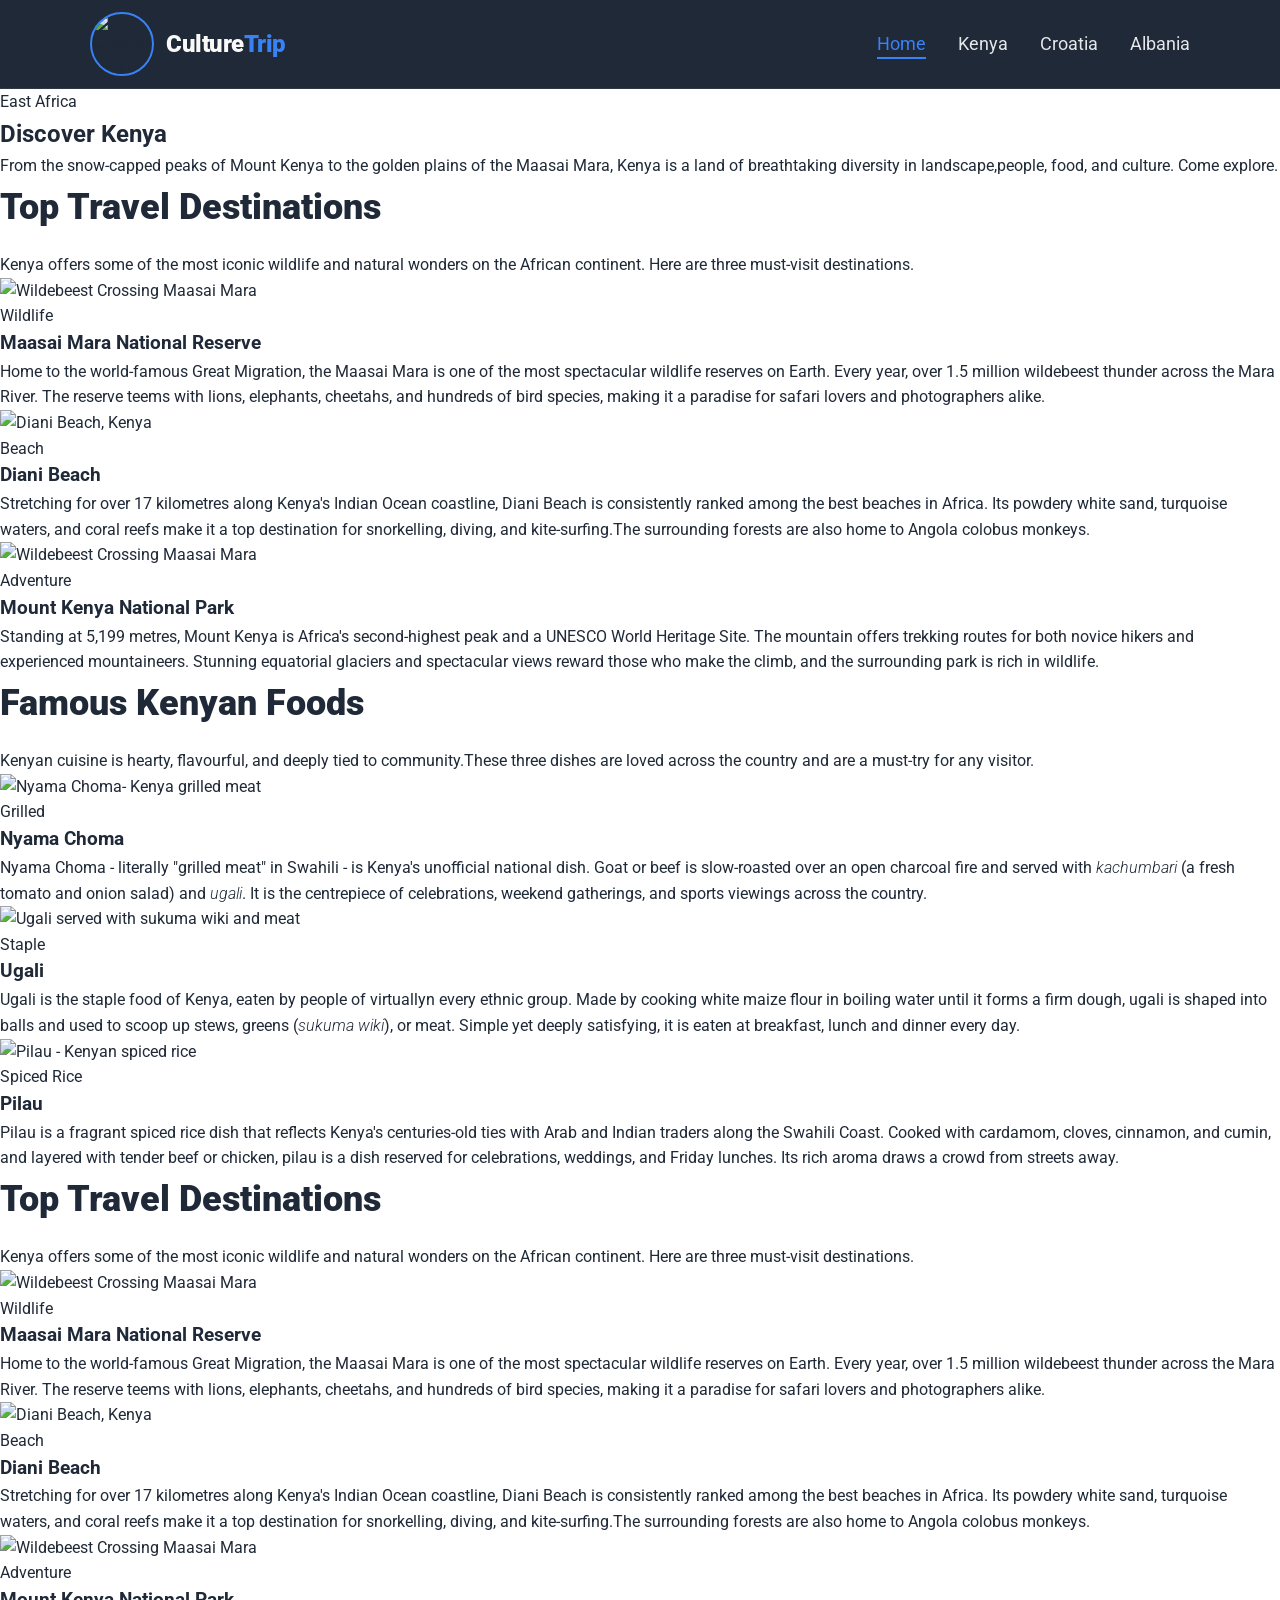
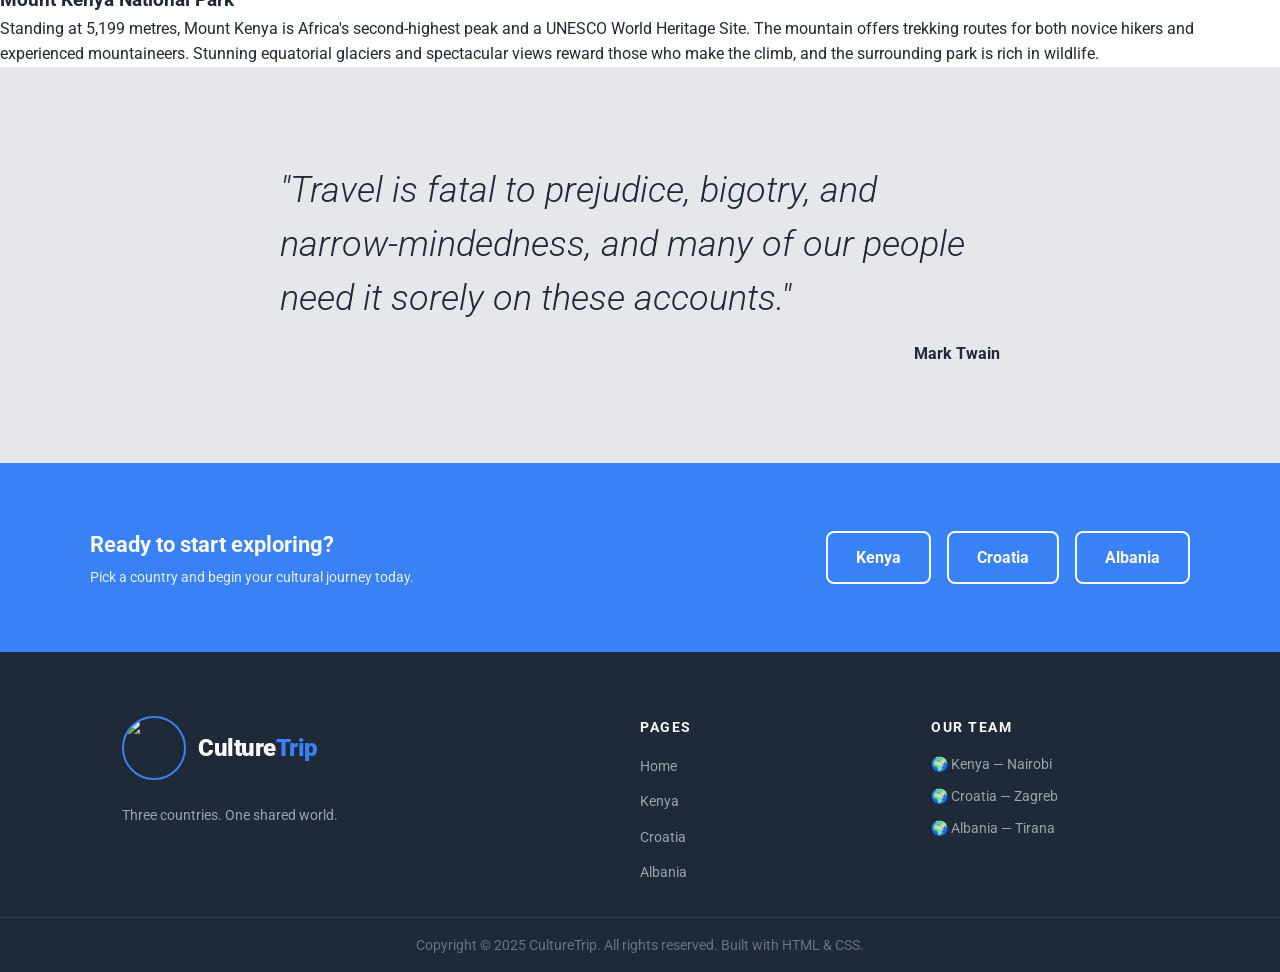
==== commit 642b60b5: "Merge branch 'main' into darian" ====
--- a/Kenya/kenya.html
+++ b/Kenya/kenya.html
@@ -9,7 +9,7 @@
     <body>
         <header class="header">
             <nav class="nav">
-                <a href="../index.html" class="logo-link">
+                <a href="index.html" class="logo-link">
                     <img  
                     src="https://fv5-3.files.fm/thumb_show.php?i=fm3wueypa3&view&v=1&PHPSESSID=87430cd6178df5c95ac52cfaa7c8d4dec4409ffa"
                     alt="CultureTrip logo"
@@ -19,7 +19,7 @@
                 </a>
 
                 <ul class="nav-list">
-                    <li class="nav-item"><a href="../index.html" class="nav-link active">Home</a></li>
+                    <li class="nav-item"><a href="index.html" class="nav-link active">Home</a></li>
                     <li class="nav-item"><a href="kenya.html" class="nav-link">Kenya</a></li>
                     <li class="nav-item"><a href="croatia.html" class="nav-link">Croatia</a></li>
                     <li class="nav-item"><a href="albania.html" class="nav-link">Albania</a></li>
@@ -42,7 +42,7 @@
                 <div class="feature-grid">
                     <article class="feature-card">
                         <img 
-                          src="https://plus.unsplash.com/premium_photo-1661962656908-24102eafa8d4?w=500&auto=format&fit=crop&q=60&ixlib=rb-4.1.0&ixid=M3wxMjA3fDB8MHxzZWFyY2h8MXx8bWFhc2FpJTIwbWFyYXxlbnwwfHwwfHx8MA%3D%3D"
+                          src="maasai mara link"
                           alt="Wildebeest Crossing Maasai Mara"
                           class="feature-card-image"
                         />
@@ -56,7 +56,7 @@
                     </article>
                     <article class="feature-card">
                         <img 
-                          src="https://plus.unsplash.com/premium_photo-1691675469394-f843e044e340?w=500&auto=format&fit=crop&q=60&ixlib=rb-4.1.0&ixid=M3wxMjA3fDB8MHxzZWFyY2h8MXx8ZGlhbmklMjBiZWFjaHxlbnwwfHwwfHx8MA%3D%3D"
+                          src="diani link"
                           alt="Diani Beach, Kenya"
                           class="feature-card-image"
                         />
@@ -70,7 +70,7 @@
                     </article>
                     <article class="feature-card">
                         <img 
-                          src="https://images.unsplash.com/photo-1721171260453-00a76bbda91a?w=500&auto=format&fit=crop&q=60&ixlib=rb-4.1.0&ixid=M3wxMjA3fDB8MHxzZWFyY2h8MjB8fG1vdW50JTIwa2VueWF8ZW58MHx8MHx8fDA%3D"
+                          src="Mount Kenya link"
                           alt="Wildebeest Crossing Maasai Mara"
                           class="feature-card-image"
                         />
@@ -92,7 +92,7 @@
                 <div class="feature-grid">
                     <article class="feature-card">
                         <img 
-                          src="https://static.vecteezy.com/system/resources/previews/059/782/812/non_2x/tanzanian-nyama-choma-grilled-meat-served-with-ugali-and-kachumbari-fresh-tomato-and-onion-salad-placed-on-a-rustic-wooden-platter-with-bright-sunlight-photo.jpeg"
+                          src="nyama choma link"
                           alt="Nyama Choma- Kenya grilled meat"
                           class="feature-card-image"
                         />
@@ -106,7 +106,7 @@
                     </article>
                     <article class="feature-card">
                         <img 
-                          src="https://upload.wikimedia.org/wikipedia/commons/thumb/4/48/Ugali_%26_Sukuma_Wiki.jpg/250px-Ugali_%26_Sukuma_Wiki.jpg"
+                          src="ugali link"
                           alt="Ugali served with sukuma wiki and meat"
                           class="feature-card-image"
                         />
@@ -120,7 +120,7 @@
                     </article>
                     <article class="feature-card">
                         <img 
-                          src="https://cheflolaskitchen.com/wp-content/uploads/2025/07/East-African-Pilau-Kenyan-pilau.jpg"
+                          src="pilau link"
                           alt="Pilau - Kenyan spiced rice"
                           class="feature-card-image"
                         />
@@ -134,51 +134,51 @@
                     </article>
                 </div>
             </section>
-            <section class="content-section" id="culture">
-                <h2 class="section-title">Kenyan Cultures and Traditions</h2>
+            <section class="content-section" id="destinations">
+                <h2 class="section-title">Top Travel Destinations</h2>
                 <p class="content-section-subtitle">
-                    Kenya is home to over 40 ethnic groups, each with its own language,traditions, and art. Here are three of the most celebrated cultural expressions in the country.
+                    Kenya offers some of the most iconic wildlife and natural wonders on the African continent. Here are three must-visit destinations.
                 </p>
                 <div class="feature-grid">
                     <article class="feature-card">
                         <img 
-                          src="https://images.unsplash.com/photo-1686716804051-30c28572427c?w=500&auto=format&fit=crop&q=60&ixlib=rb-4.1.0&ixid=M3wxMjA3fDB8MHxzZWFyY2h8MjB8fG1hYXNhaSUyMHdhcnJpb3JzfGVufDB8fDB8fHww"
-                          alt="Maasai warriors performing the adumu jump dance"
-                          class="feature-card-image"
-                        />
-                        <div class="feature-card-body">
-                            <span class="feature-tag">Ethnic Group</span>
-                            <h3 class="feature-card-title">Maasai Culture</h3>
-                            <p class="feature-card-text">
-                                The Maasai are one of Kenya's most iconic ethnic groups, renowned for their distinctive red <em>shukas</em> (blankets), elaborate beaded jewellery, and the <em>adumu</em> - a competitive jumping dance performed by young warriors. Their villages (<em>manyattas</em>) remain a living window into a rich and ancient way of life that has endured for centuries.
-                            </p>
-                        </div>
-                    </article>
-                    <article class="feature-card">
-                        <img 
-                          src="https://namibiasafaritours.com/wp-content/uploads/2023/03/Luo-tribe.jpg"
-                          alt="Luo traditional musicians"
-                          class="feature-card-image"
-                        />
-                        <div class="feature-card-body">
-                            <span class="feature-tag">Music & Dance</span>
-                            <h3 class="feature-card-title">Luo Music & Dance</h3>
-                            <p class="feature-card-text">
-                                The Luo community from western Kenya around Lake Victoria have a deep musical heritage. Their traditional instrument, the <em>nyatiti</em> - an eight-stringed lyre — is played alongside energetic rhythms and call-and-response vocals. Luo music gave rise to <em>benga</em>, a genre blending traditional rhythms with electric guitar that has influenced musicians across East Africa.
-                            </p>
-                        </div>
-                    </article>
-                    <article class="feature-card">
-                        <img 
-                          src="https://encrypted-tbn0.gstatic.com/images?q=tbn:ANd9GcQ2cdxh6sp9wEBIfjiqxUshVmeKKavWf0iN5A&s"
-                          alt="Kikuyu traditional ceremony"
-                          class="feature-card-image"
-                        />
-                        <div class="feature-card-body">
-                            <span class="feature-tag">Tradition</span>
-                            <h3 class="feature-card-title">Kikuyu Rites of Passage</h3>
-                            <p class="feature-card-text">
-                                The Kikuyu are Kenya's largest ethnic group and have a rich tradition of rites of passage marking key life transitions. Initiation ceremonies are community events celebrated with songs, feasts, and storytelling that reinforce values of courage and belonging. The spirit of <em>harambee</em> (pulling together),championed by Kenya's first president Jomo Kenyatta, stems from this deep tradition of communal support.
+                          src="maasai mara link"
+                          alt="Wildebeest Crossing Maasai Mara"
+                          class="feature-card-image"
+                        />
+                        <div class="feature-card-body">
+                            <span class="feature-tag">Wildlife</span>
+                            <h3 class="feature-card-title">Maasai Mara National Reserve</h3>
+                            <p class="feature-card-text">
+                                Home to the world-famous Great Migration, the Maasai Mara is one of the most spectacular wildlife reserves on Earth. Every year, over 1.5 million wildebeest thunder across the Mara River. The reserve teems with lions, elephants, cheetahs, and hundreds of bird species, making it a paradise for safari lovers and photographers alike.
+                            </p>
+                        </div>
+                    </article>
+                    <article class="feature-card">
+                        <img 
+                          src="diani link"
+                          alt="Diani Beach, Kenya"
+                          class="feature-card-image"
+                        />
+                        <div class="feature-card-body">
+                            <span class="feature-tag">Beach</span>
+                            <h3 class="feature-card-title">Diani Beach</h3>
+                            <p class="feature-card-text">
+                                Stretching for over 17 kilometres along Kenya's Indian Ocean coastline, Diani Beach is consistently ranked among the best beaches in Africa. Its powdery white sand, turquoise waters, and coral reefs make it a top destination for snorkelling, diving, and kite-surfing.The surrounding forests are also home to Angola colobus monkeys.
+                            </p>
+                        </div>
+                    </article>
+                    <article class="feature-card">
+                        <img 
+                          src="Mount Kenya link"
+                          alt="Wildebeest Crossing Maasai Mara"
+                          class="feature-card-image"
+                        />
+                        <div class="feature-card-body">
+                            <span class="feature-tag">Adventure</span>
+                            <h3 class="feature-card-title">Mount Kenya National Park</h3>
+                            <p class="feature-card-text">
+                                Standing at 5,199 metres, Mount Kenya is Africa's second-highest peak and a UNESCO World Heritage Site. The mountain offers trekking routes for both novice hikers and experienced mountaineers. Stunning equatorial glaciers and spectacular views reward those who make the climb, and the surrounding park is rich in wildlife.
                             </p>
                         </div>
                     </article>
@@ -187,22 +187,22 @@
             <section class="quote-section">
                 <blockquote class="quote-block">
                     <p class="quote-text">
-                        “Safari is about the beauty of the land, the thrill of the chase, and the spirit of adventure woven into the fabric of the African landscape.”
+                        "Travel is fatal to prejudice, bigotry, and narrow-mindedness, and many of our people need it sorely on these accounts."
                     </p>
-                    <cite class="quote-author">-Romi Boom-</cite>
+                    <cite class="quote-author">Mark Twain</cite>
                 </blockquote>
             </section>
 
             <section class="cta-section">
                 <div class="cta-content">
                     <div class="cta-text">
-                        <h3 class="cta-title">Ready to explore more?</h3>
+                        <h3 class="cta-title">Ready to start exploring?</h3>
                         <p class="cta-subtitle">
-                            heck out our other country pages.
+                            Pick a country and begin your   cultural journey today.
                         </p>
                     </div>
                     <div class="cta-buttons">
-                        <a href="./Kenya/kenya.html" class="button button-outline-light">Kenya</a>
+                        <a href="kenya.html" class="button button-outline-light">Kenya</a>
                         <a href="croatia.html" class="button button-outline-light">Croatia</a>
                         <a href="albania.html" class="button button-outline-light">Albania</a>
                     </div>
@@ -212,7 +212,7 @@
         <footer class="footer">
             <div class="footer-columns">
                 <div class="footer-brand">
-                    <a href="../index.html" class="logo-link">
+                    <a href="index.html" class="logo-link">
                         <img 
                         src="https://fv5-3.files.fm/thumb_show.php?i=fm3wueypa3&view&v=1&PHPSESSID=87430cd6178df5c95ac52cfaa7c8d4dec4409ffa"
                         alt="CultureTrip"
@@ -226,8 +226,8 @@
                 <nav class="footer-nav" aria-label="Footer page links">
                     <h4 class="footer-column-title">Pages</h4>
                     <ul class="footer-link-list">
-                        <li><a href="../index.html" class="footer-link">Home</a></li>
-                        <li><a href="./Kenya/kenya.html" class="footer-link">Kenya</a></li>
+                        <li><a href="index.html" class="footer-link">Home</a></li>
+                        <li><a href="kenya.html" class="footer-link">Kenya</a></li>
                         <li><a href="croatia.html" class="footer-link">Croatia</a></li>
                         <li><a href="albania.html" class="footer-link">Albania</a></li>
                     </ul>
@@ -238,6 +238,7 @@
                         <li>🌍 Kenya — Nairobi</li>
                         <li>🌍 Croatia — Zagreb</li>
                         <li>🌍 Albania — Tirana</li>
+
                     </ul>
                 </div>
             </div>
@@ -246,6 +247,7 @@
                         Copyright &copy; 2025 CultureTrip. All rights reserved. Built with HTML & CSS.
                     </p>
             </div>
+            
         </footer>
     </body>
 </html>
--- a/style/main.css
+++ b/style/main.css
@@ -1,7 +1,7 @@
 /*=======================================================
 FONTS
 These @font-face rules tell the browser where to find the
-Roboto font files we downloaded. 
+Roboto font files we downloaded.
 They point to the file paths where the fonts are located in
 the file structure.
 =========================================================*/
@@ -33,7 +33,6 @@
   font-weight: 700;
   font-style: normal;
 }
-
 
 @font-face {
   font-family: 'Roboto';
@@ -208,6 +207,7 @@
   border-bottom-color: var(--blue);
 }
 
+
 /* ============================================================
    BUTTONS 
    ============================================================ */
@@ -599,6 +599,7 @@
   flex-wrap: wrap;
 }
 
+
 /* ============================================================
    FOOTER
    ============================================================ */
@@ -681,129 +682,8 @@
 }
 
 
-/* ============================================================
-   KENYA PAGE
-   The same styles anx colors to be reused on the croatia and albania
-   pages
-   ============================================================ */
-.page-hero {
-  background-color: var(--dark);
-  padding: var(--gap-xl) var(--gap-md);
-  text-align: center;
-}
-
-.page-hero-label {
-  font-size: var(--size-small);
-  font-weight: 700;
-  text-transform: uppercase;
-  letter-spacing: 2px;
-  color: var(--blue);
-  margin-bottom: var(--gap-sm);
-}
-
-.page-hero-title {
-  font-size: var(--size-hero);
-  font-weight: 900;
-  color: var(--light);
-  margin-bottom: var(--gap-sm);
-}
-
-.page-hero-description {
-  font-size: var(--size-nav);
-  color: var(--grey);
-  max-width: 640px;
-  margin: 0 auto;
-  line-height: 1.7;
-}
-
-
-/* ============================================================
-   KENYA PAGE — CONTENT SECTIONS
-   Styles for Destinations, Foods, and Culture sections.
-  
-   ============================================================ */
-.content-section {
-  padding: var(--gap-xl) var(--gap-md);
-  background-color: var(--body-bg);
-}
-
-.content-section:nth-of-type(even) {
-  background-color: #F9FAFB;
-}
-
-
-.content-section-subtitle {
-  text-align: center;
-  color: var(--text-muted);
-  font-size: var(--size-body);
-  max-width: 600px;
-  margin: 0 auto var(--gap-lg);
-  line-height: 1.7;
-}
-
-.feature-grid {
-  max-width: var(--page-width);
-  margin: 0 auto;
-  display: grid;
-  grid-template-columns: repeat(3, 1fr);
-  gap: var(--gap-md);
-}
-
-
-.feature-card {
-  border-radius: var(--radius-lg);
-  overflow: hidden;
-  border: 1px solid var(--border-colour);
-  background-color: var(--body-bg);
-  display: flex;
-  flex-direction: column;
-  transition: transform 0.25s ease, box-shadow 0.25s ease;
-}
-
-.feature-card:hover {
-  transform: translateY(-4px);
-  box-shadow: 0 12px 32px rgba(0, 0, 0, 0.1);
-}
-
-.feature-card-image {
-  width: 100%;
-  height: 220px;
-  object-fit: cover;
-}
-
-.feature-card-body {
-  padding: 20px;
-  flex: 1;
-  display: flex;
-  flex-direction: column;
-  gap: 8px;
-}
-
-
-.feature-tag {
-  display: inline-block;
-  background-color: var(--blue);
-  color: #ffffff;
-  font-size: 11px;
-  font-weight: 700;
-  text-transform: uppercase;
-  letter-spacing: 0.6px;
-  padding: 3px 10px;
-  border-radius: 20px;
-  align-self: flex-start;
-}
-
-.feature-card-title {
-  font-size: 20px;
-  font-weight: 700;
-  color: var(--dark);
-}
-
-.feature-card-text {
-  font-size: var(--size-small);
-  color: #4B5563;
-  line-height: 1.7;
-}
+
+
 
 /* ============================================================
    RESPONSIVENESS
